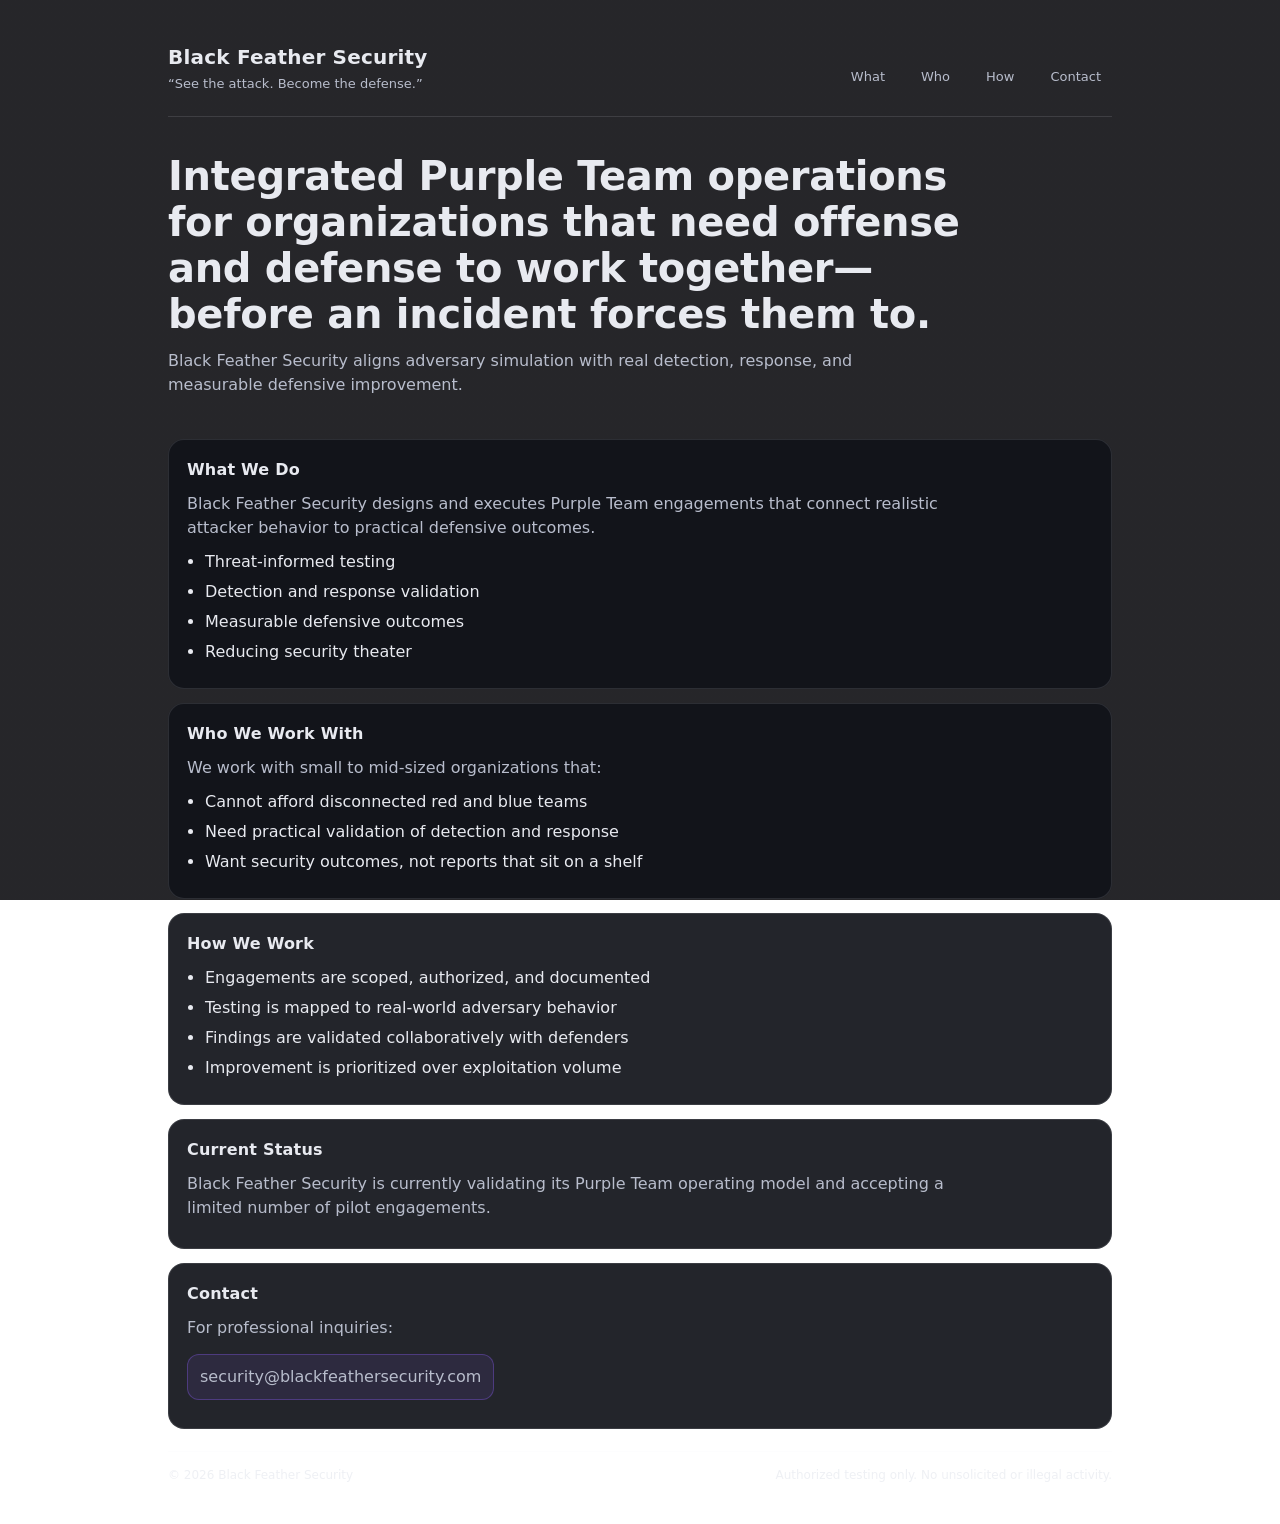
==== index.html @ f62e05b6 "Update index.html" ====
<!doctype html>
<html lang="en">
<head>
  <meta charset="utf-8" />
  <meta name="viewport" content="width=device-width, initial-scale=1" />
  <meta name="description" content="Black Feather Security — Integrated Purple Team Operations." />
  <title>Black Feather Security</title>
  <link rel="stylesheet" href="assets/styles.css" />
</head>

<body>
  <div class="wrap">
    <header class="header">
      <div class="brand">
        <div class="name">Black Feather Security</div>
        <div class="tag">“See the attack. Become the defense.”</div>
      </div>
      <nav class="nav" aria-label="Primary">
        <a href="#what">What</a>
        <a href="#who">Who</a>
        <a href="#how">How</a>
        <a href="#contact">Contact</a>
      </nav>
    </header>

    <main>
      <section class="hero" aria-label="Primary statement">
        <h1>Integrated Purple Team operations for organizations that need offense and defense to work together—before an incident forces them to.</h1>
        <p class="sub">
          Black Feather Security aligns adversary simulation with real detection, response, and measurable defensive improvement.
        </p>
      </section>

      <section id="what" class="card">
        <h2>What We Do</h2>
        <p>
          Black Feather Security designs and executes Purple Team engagements that connect realistic attacker behavior to practical defensive outcomes.
        </p>
        <ul>
          <li>Threat-informed testing</li>
          <li>Detection and response validation</li>
          <li>Measurable defensive outcomes</li>
          <li>Reducing security theater</li>
        </ul>
      </section>

      <section id="who" class="card">
        <h2>Who We Work With</h2>
        <p>
          We work with small to mid-sized organizations that:
        </p>
        <ul>
          <li>Cannot afford disconnected red and blue teams</li>
          <li>Need practical validation of detection and response</li>
          <li>Want security outcomes, not reports that sit on a shelf</li>
        </ul>
      </section>

      <section id="how" class="card">
        <h2>How We Work</h2>
        <ul>
          <li>Engagements are scoped, authorized, and documented</li>
          <li>Testing is mapped to real-world adversary behavior</li>
          <li>Findings are validated collaboratively with defenders</li>
          <li>Improvement is prioritized over exploitation volume</li>
        </ul>
      </section>

      <section class="card">
        <h2>Current Status</h2>
        <p>
          Black Feather Security is currently validating its Purple Team operating model and accepting a limited number of pilot engagements.
        </p>
      </section>

      <section id="contact" class="card contact">
        <h2>Contact</h2>
        <p>For professional inquiries:</p>
        <p class="email">
          <a href="mailto:security@blackfeathersecurity.com">security@blackfeathersecurity.com</a>
        </p>
      </section>
    </main>

    <footer class="footer">
      <div>© <span id="year"></span> Black Feather Security</div>
      <div class="legal">Authorized testing only. No unsolicited or illegal activity.</div>
    </footer>
  </div>

  <script>
    document.getElementById("year").textContent = new Date().getFullYear();
  </script>
</body>
</html>
---- assets/styles.css ----
:root{
  --bg: #0b0c10;
  --panel: #11131a;
  --text: #e8eaf0;
  --muted: #b8bdcc;
  --line: rgba(232,234,240,0.12);
  --accent: #8b5cf6; /* purple accent */
  --max: 980px;
  --radius: 16px;
}

*{ box-sizing:border-box; }
html,body{ height:100%; }
body {
  margin: 0;
  font-family: ui-sans-serif, system-ui, -apple-system, Segoe UI, Roboto, Helvetica, Arial;
  color: var(--text);

  background:
    /* dark overlay for readability */
    linear-gradient(
      rgba(8, 8, 12, 0.88),
      rgba(8, 8, 12, 0.88)
    ),
    /* raven background image */
    url("assets/images/raven-bg.png");

  background-size: cover;
  background-position: center top;
  background-repeat: no-repeat;
  background-attachment: fixed;

  line-height: 1.5;
}


a{ color: inherit; text-decoration: none; }
a:hover{ text-decoration: underline; text-decoration-color: rgba(139,92,246,0.7); }

.wrap{
  max-width: var(--max);
  margin: 0 auto;
  padding: 28px 18px 40px;
}

.header{
  display:flex;
  align-items:flex-end;
  justify-content:space-between;
  gap: 16px;
  padding: 14px 0 22px;
  border-bottom: 1px solid var(--line);
}

.name{
  font-weight: 700;
  letter-spacing: 0.2px;
  font-size: 20px;
}
.tag{
  color: var(--muted);
  font-size: 13px;
  margin-top: 2px;
}

.nav{
  display:flex;
  gap: 14px;
  flex-wrap: wrap;
}
.nav a{
  font-size: 13px;
  color: var(--muted);
  padding: 6px 10px;
  border: 1px solid transparent;
  border-radius: 999px;
}
.nav a:hover{
  color: var(--text);
  border-color: rgba(139,92,246,0.35);
  background: rgba(139,92,246,0.08);
  text-decoration: none;
}

.hero {
  padding: 36px 0 28px;
  max-width: 80ch;
}

.hero h1{
  font-size: clamp(26px, 4vw, 40px);
  line-height: 1.15;
  margin: 0 0 12px;
  letter-spacing: -0.3px;
}
.sub{
  margin: 0;
  color: var(--muted);
  max-width: 70ch;
}

.card {
  background: rgba(17, 19, 26, 0.92);
  border: 1px solid var(--line);
  border-radius: var(--radius);
  padding: 18px;
  margin: 14px 0;
  backdrop-filter: blur(6px);
}

.card h2{
  margin: 0 0 10px;
  font-size: 16px;
  letter-spacing: 0.2px;
}
.card p{
  margin: 0 0 10px;
  color: var(--muted);
  max-width: 80ch;
}
.card ul{
  margin: 10px 0 0 18px;
  padding: 0;
}
.card li{
  margin: 6px 0;
  color: var(--text);
}

.contact .email a{
  display:inline-block;
  margin-top: 4px;
  padding: 10px 12px;
  border-radius: 12px;
  border: 1px solid rgba(139,92,246,0.35);
  background: rgba(139,92,246,0.10);
  text-decoration: none;
}
.contact .email a:hover{
  background: rgba(139,92,246,0.16);
  border-color: rgba(139,92,246,0.55);
}
.note{
  margin-top: 10px;
  font-size: 12px;
  color: rgba(232,234,240,0.65);
}

.footer{
  margin-top: 22px;
  padding-top: 14px;
  border-top: 1px solid var(--line);
  display:flex;
  justify-content:space-between;
  gap: 14px;
  flex-wrap: wrap;
  color: rgba(232,234,240,0.72);
  font-size: 12px;
}
.legal{
  max-width: 70ch;
}

@media (max-width: 640px){
  .header{ align-items:flex-start; flex-direction: column; }
}
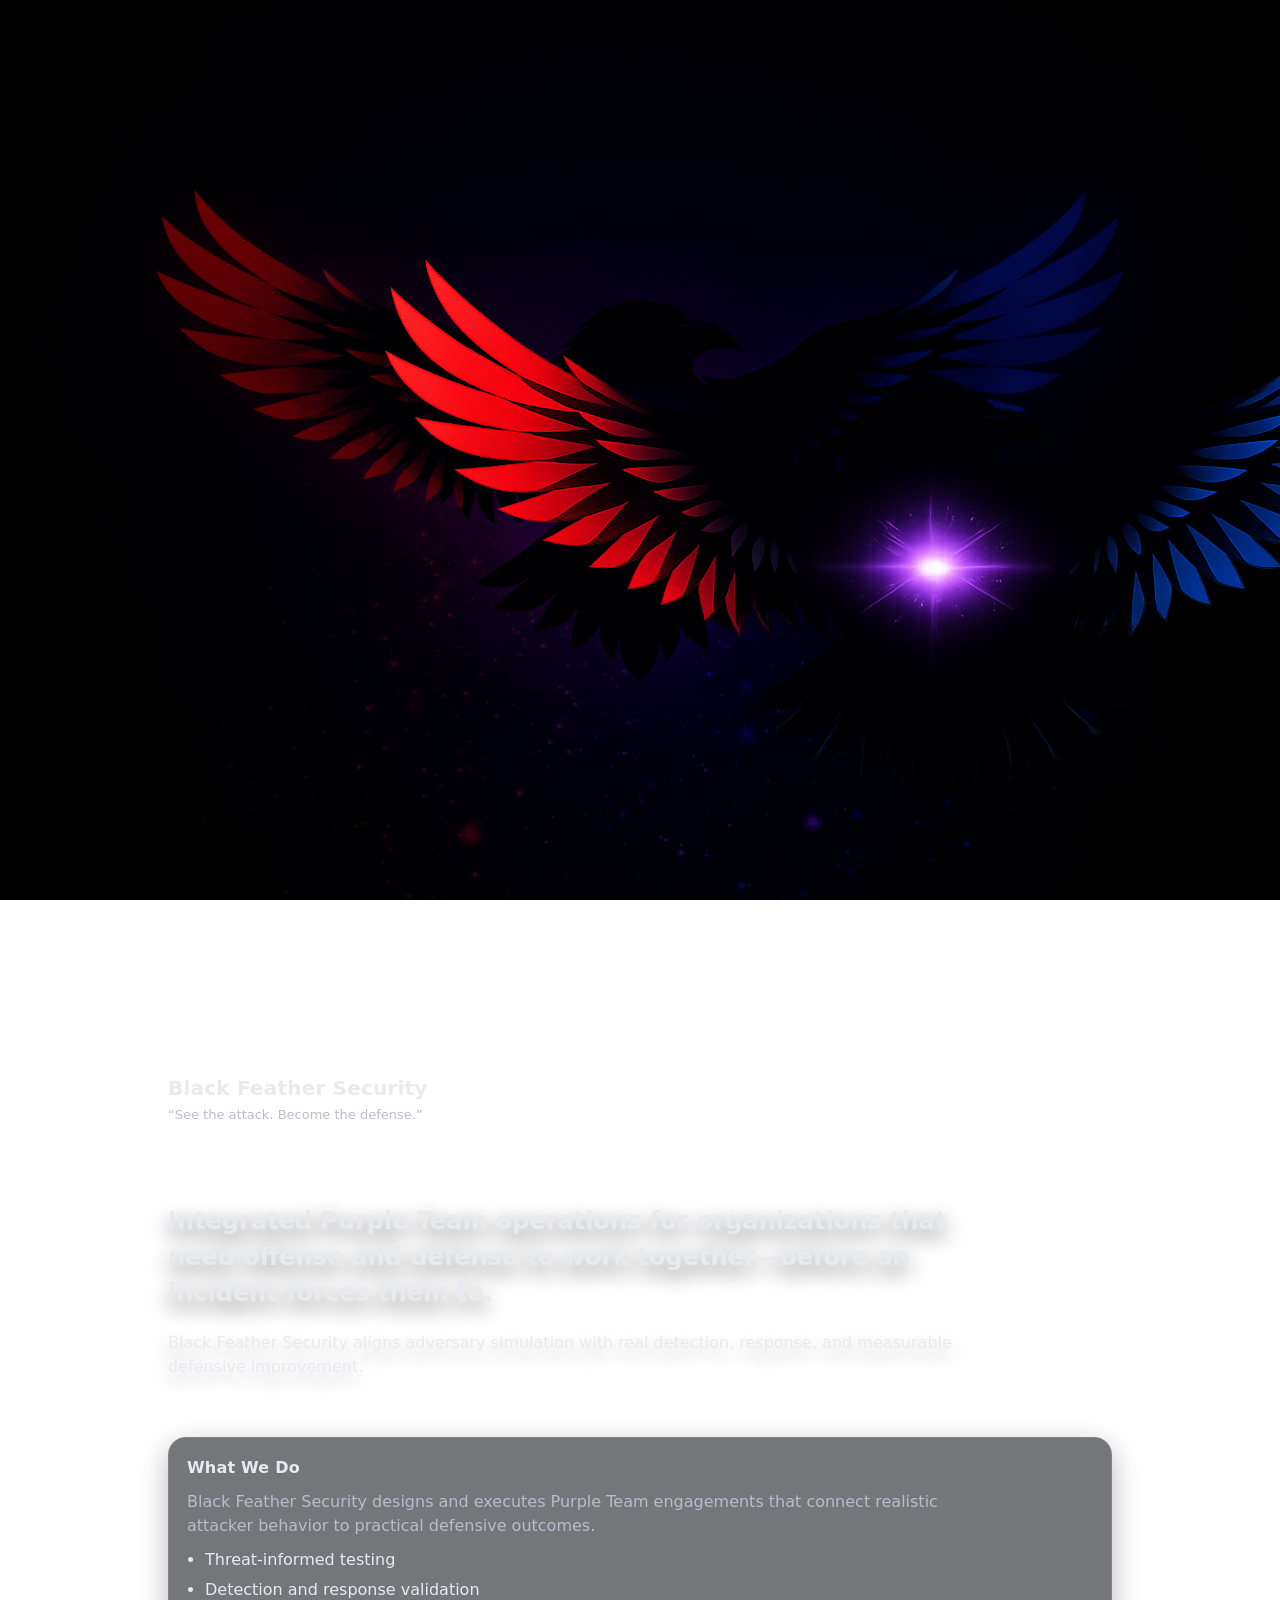
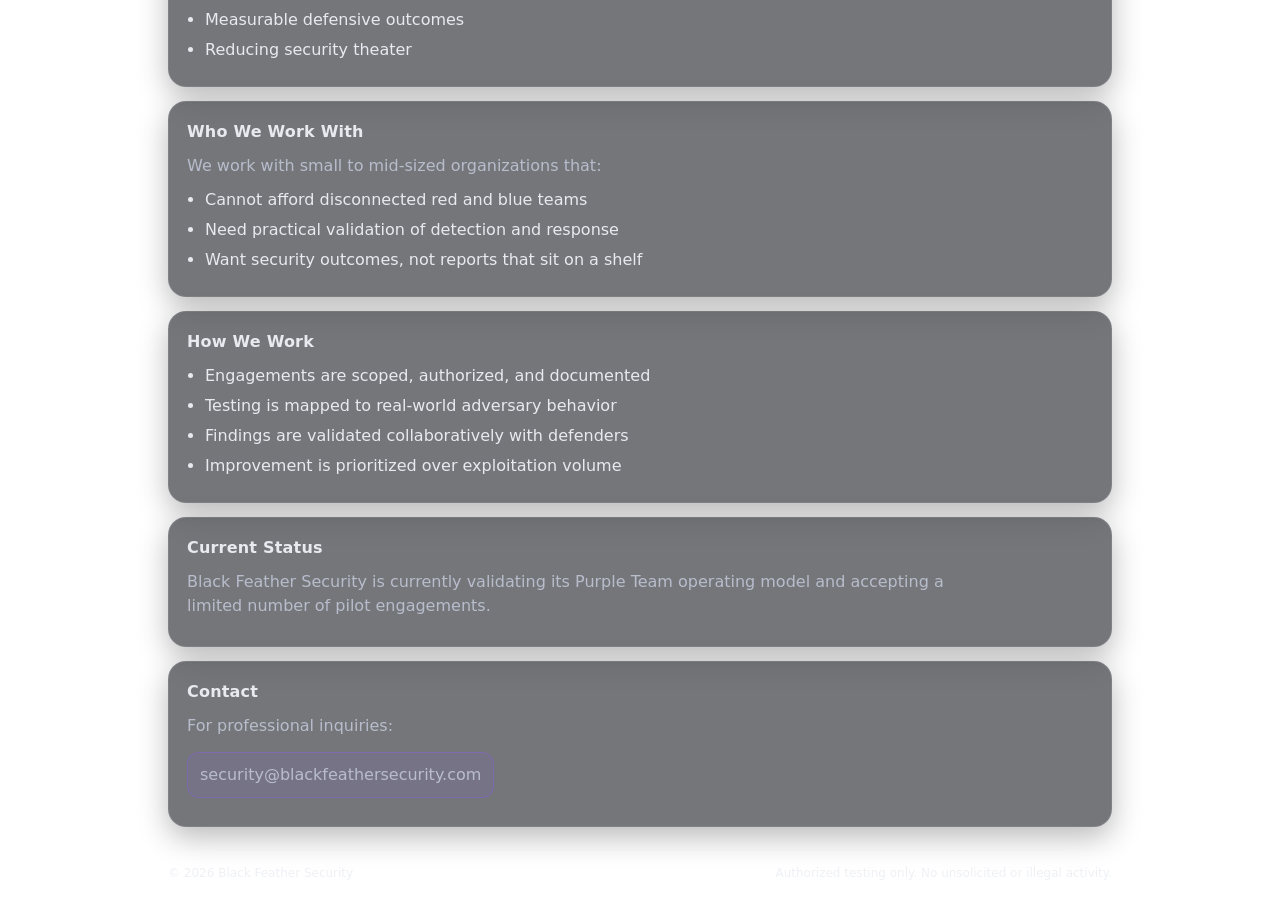
==== commit c22db73e: "Update index.html" ====
--- a/index.html
+++ b/index.html
@@ -12,9 +12,14 @@
   <div class="wrap">
     <header class="header">
       <div class="brand">
-        <div class="name">Black Feather Security</div>
-        <div class="tag">“See the attack. Become the defense.”</div>
-      </div>
+  <img
+    src="assets/images/raven-logo.png"
+    alt="Black Feather Security raven logo"
+    class="logo"
+  />
+  <div class="name">Black Feather Security</div>
+  <div class="tag">“See the attack. Become the defense.”</div>
+</div>
       <nav class="nav" aria-label="Primary">
         <a href="#what">What</a>
         <a href="#who">Who</a>
--- a/assets/styles.css
+++ b/assets/styles.css
@@ -11,19 +11,19 @@
 
 *{ box-sizing:border-box; }
 html,body{ height:100%; }
+
 body {
   margin: 0;
   font-family: ui-sans-serif, system-ui, -apple-system, Segoe UI, Roboto, Helvetica, Arial;
   color: var(--text);
 
   background:
-    /* dark overlay for readability */
+    /* softer overlay so the image shows through more */
     linear-gradient(
-      rgba(8, 8, 12, 0.88),
-      rgba(8, 8, 12, 0.88)
+      rgba(8, 8, 12, 0.62),
+      rgba(8, 8, 12, 0.62)
     ),
-    /* raven background image */
-    url("assets/images/raven-bg.png");
+    url("images/raven-bg.png");
 
   background-size: cover;
   background-position: center top;
@@ -31,6 +31,17 @@
   background-attachment: fixed;
 
   line-height: 1.5;
+}
+
+body::before{
+  content:"";
+  position: fixed;
+  inset: 0;
+  pointer-events: none;
+  z-index: -1;
+
+  /* boosts background presence */
+  backdrop-filter: saturate(1.25) contrast(1.08) brightness(1.05);
 }
 
 
@@ -82,31 +93,31 @@
   text-decoration: none;
 }
 
-.hero {
+.hero{
   padding: 36px 0 28px;
-  max-width: 80ch;
+  max-width: 78ch;
 }
 
 .hero h1{
-  font-size: clamp(26px, 4vw, 40px);
-  line-height: 1.15;
-  margin: 0 0 12px;
-  letter-spacing: -0.3px;
-}
-.sub{
-  margin: 0;
-  color: var(--muted);
-  max-width: 70ch;
+  text-shadow: 0 8px 22px rgba(0,0,0,0.55);
 }
 
-.card {
-  background: rgba(17, 19, 26, 0.92);
-  border: 1px solid var(--line);
-  border-radius: var(--radius);
+.sub{
+  text-shadow: 0 8px 22px rgba(0,0,0,0.45);
+}
+
+
+.card{
+  background: rgba(17, 19, 26, 0.58);   /* lighter */
+  border: 1px solid rgba(232,234,240,0.10);
+  border-radius: 18px;
   padding: 18px;
   margin: 14px 0;
-  backdrop-filter: blur(6px);
+
+  backdrop-filter: blur(10px) saturate(1.10);
+  box-shadow: 0 10px 30px rgba(0,0,0,0.28); /* softer than a heavy block */
 }
+
 
 .card h2{
   margin: 0 0 10px;
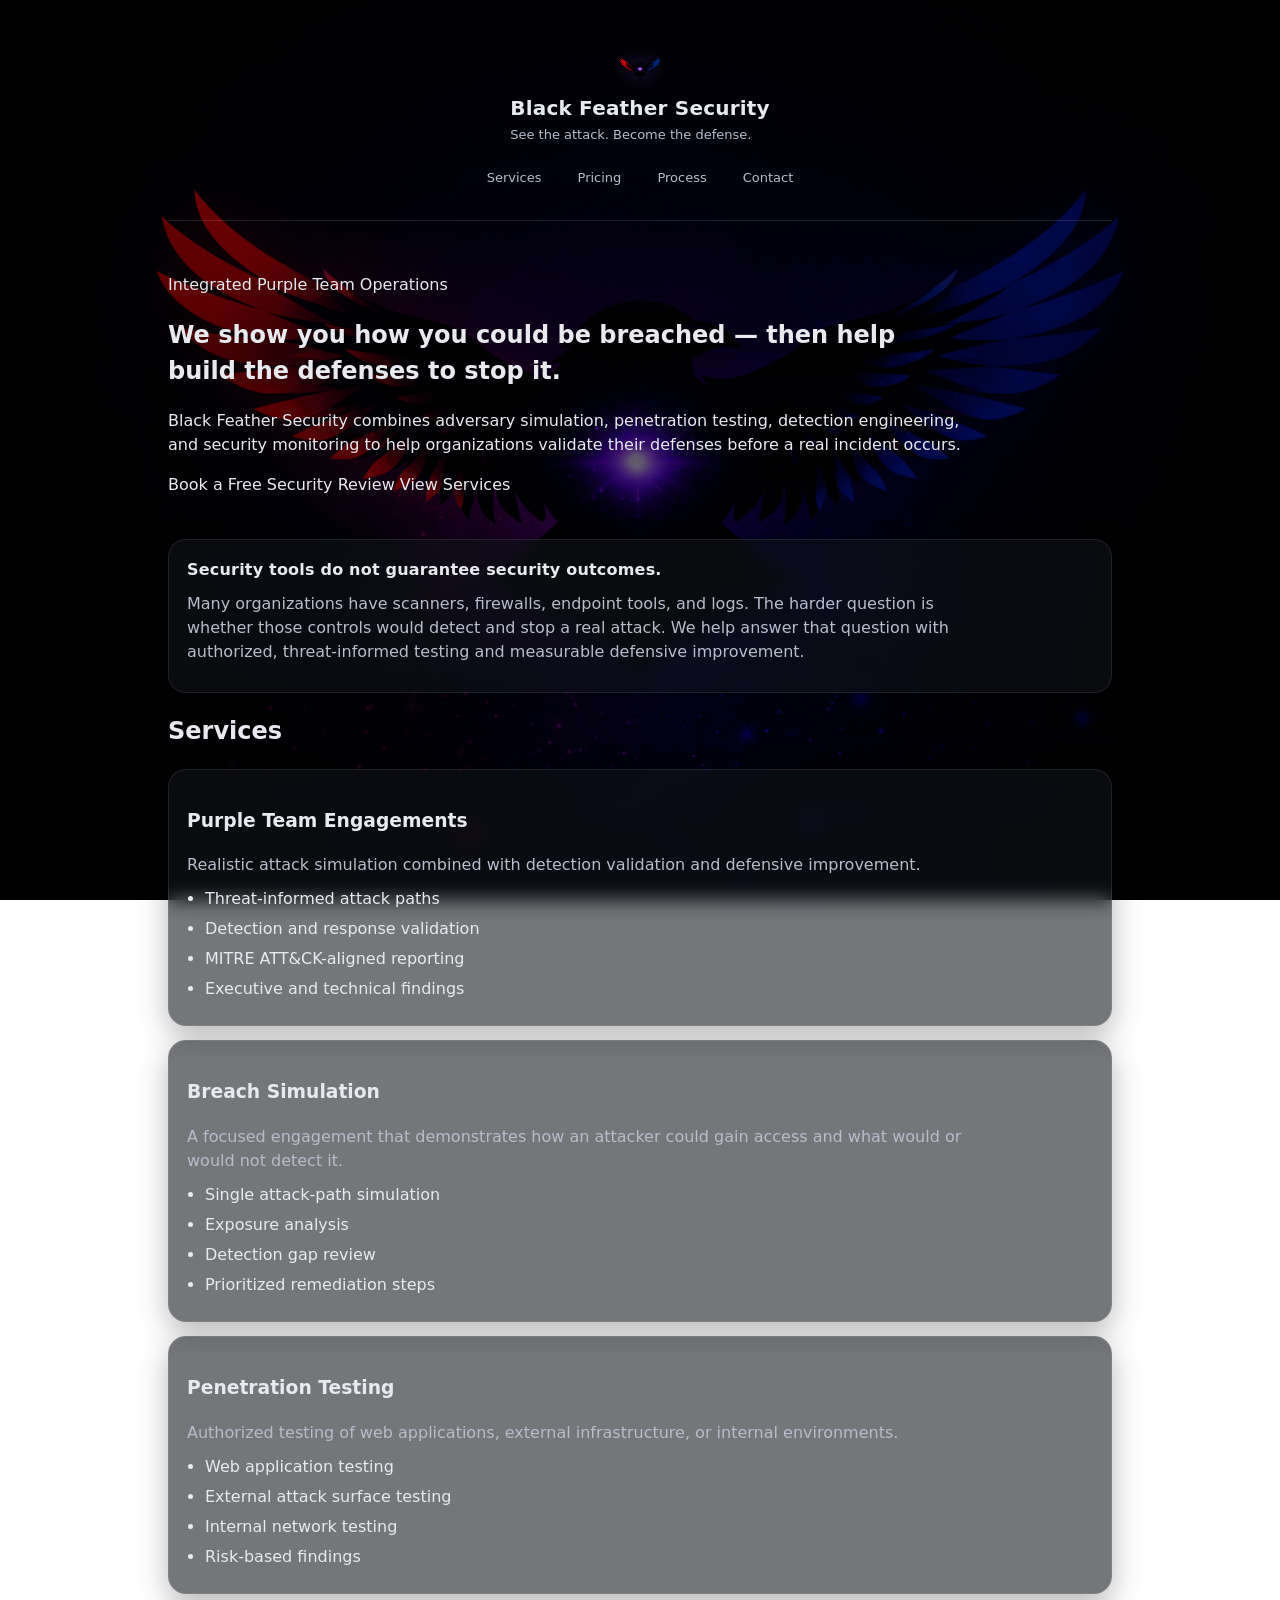
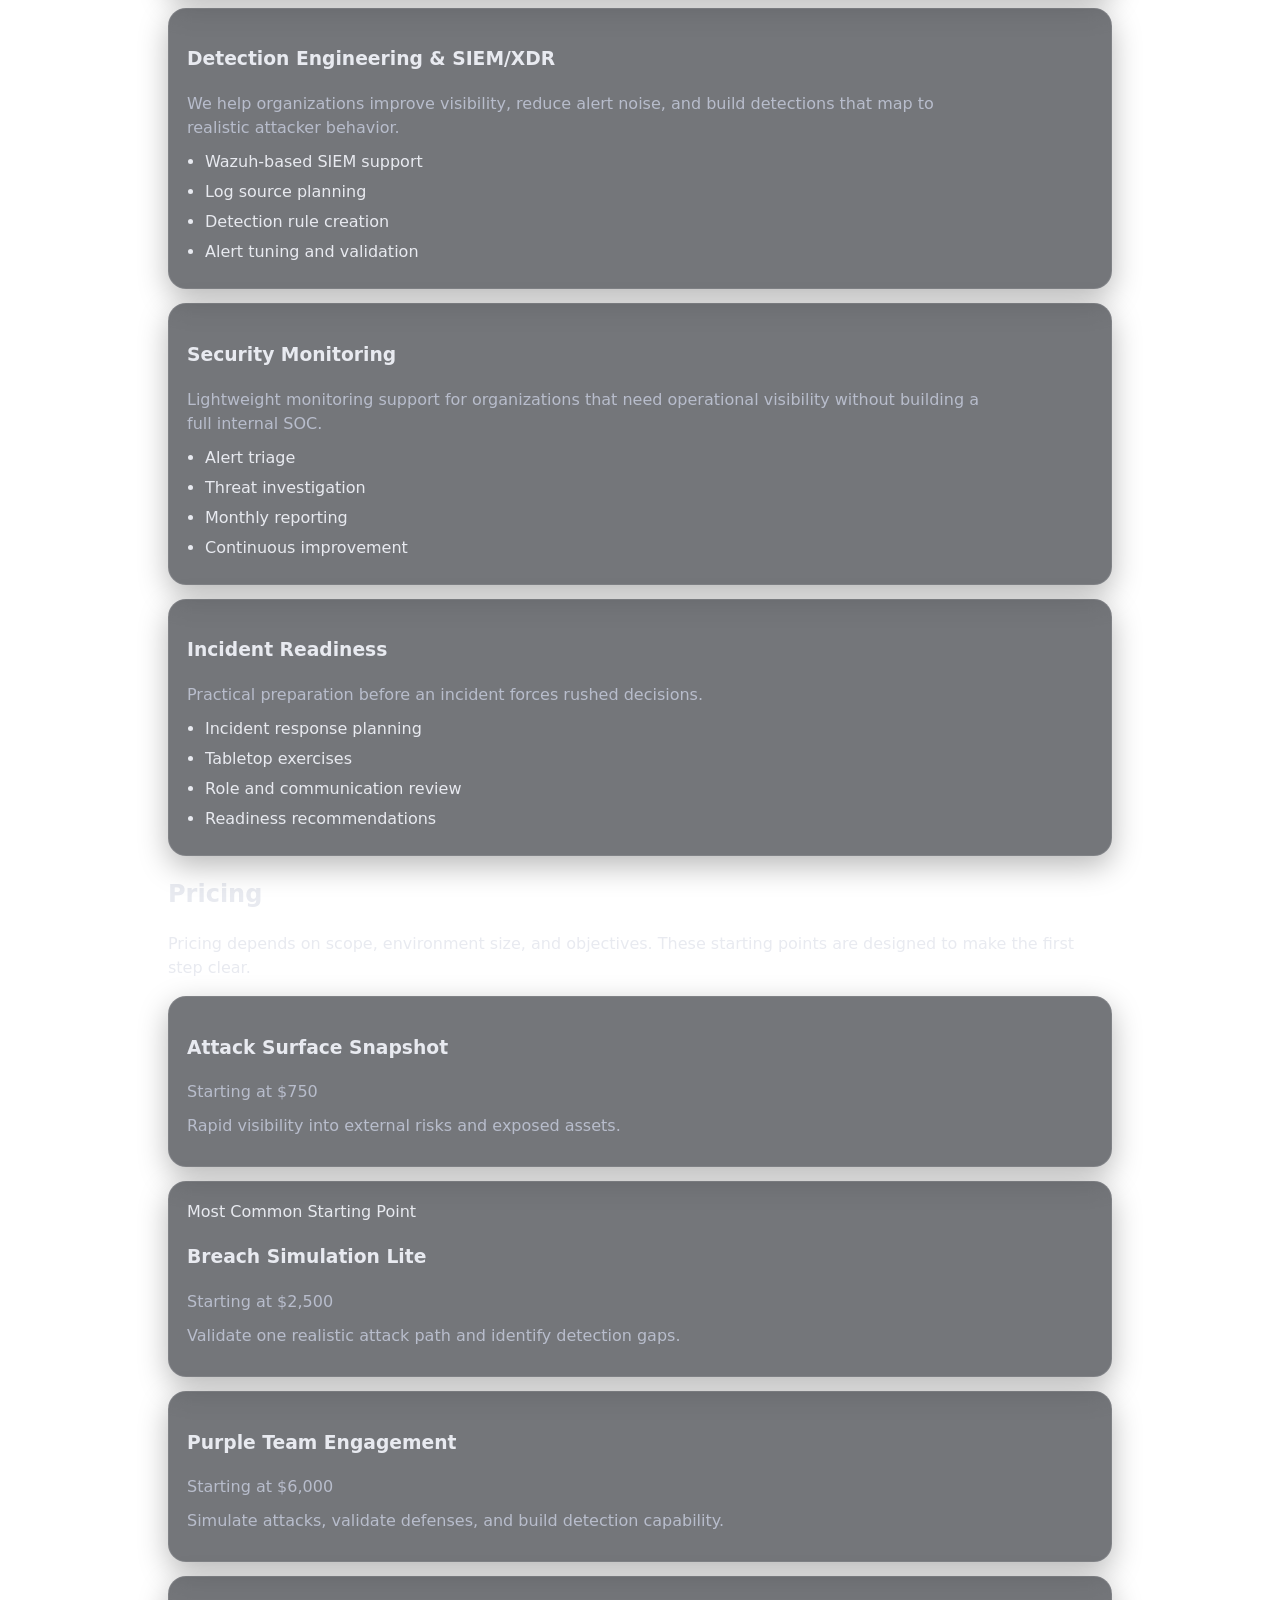
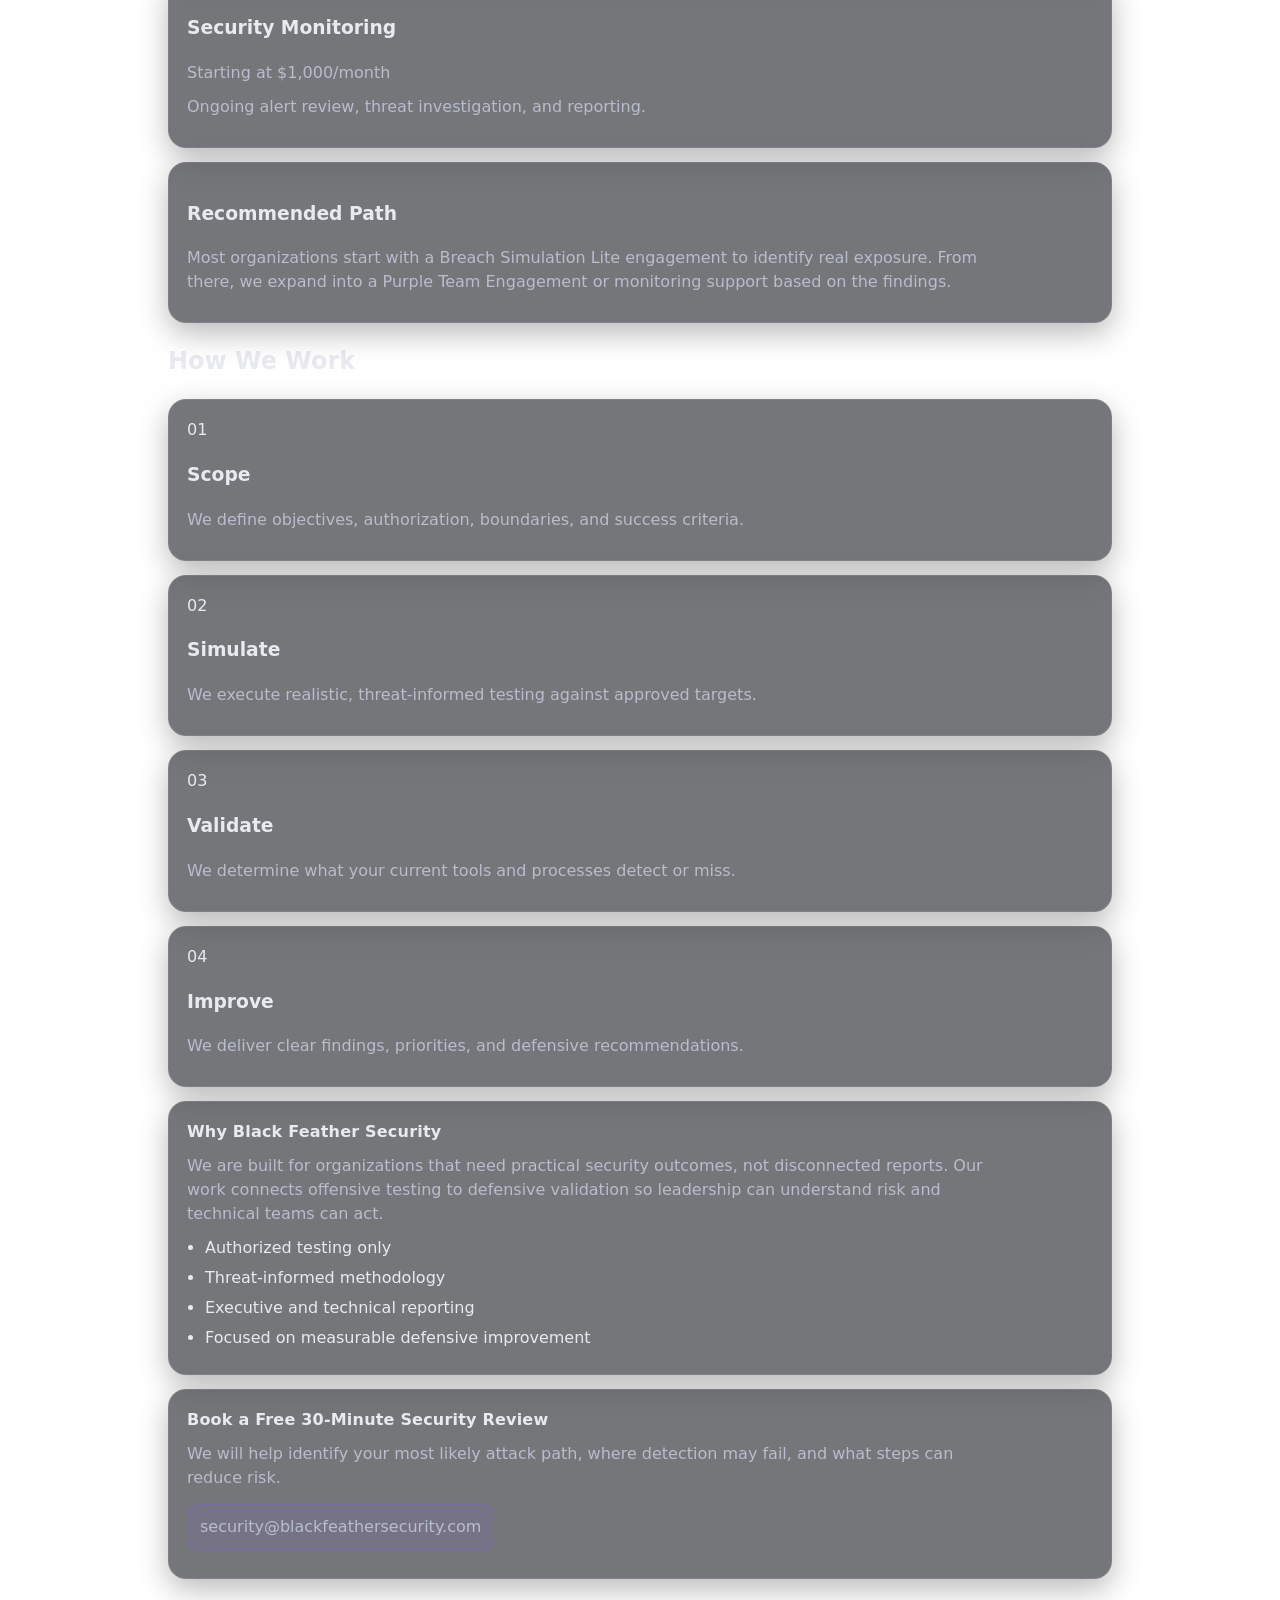
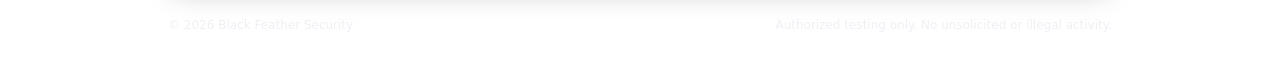
==== commit 8c48707a: "Update index.html" ====
--- a/index.html
+++ b/index.html
@@ -3,8 +3,11 @@
 <head>
   <meta charset="utf-8" />
   <meta name="viewport" content="width=device-width, initial-scale=1" />
-  <meta name="description" content="Black Feather Security — Integrated Purple Team Operations." />
-  <title>Black Feather Security</title>
+  <meta
+    name="description"
+    content="Black Feather Security provides integrated purple team operations, breach simulation, penetration testing, detection engineering, and security monitoring for small to mid-sized organizations."
+  />
+  <title>Black Feather Security | Purple Team Operations</title>
   <link rel="stylesheet" href="assets/styles.css" />
 </head>
 
@@ -12,77 +15,249 @@
   <div class="wrap">
     <header class="header">
       <div class="brand">
-  <img
-    src="assets/images/raven-logo.png"
-    alt="Black Feather Security raven logo"
-    class="logo"
-  />
-  <div class="name">Black Feather Security</div>
-  <div class="tag">“See the attack. Become the defense.”</div>
-</div>
-      <nav class="nav" aria-label="Primary">
-        <a href="#what">What</a>
-        <a href="#who">Who</a>
-        <a href="#how">How</a>
+        <img
+          src="assets/images/raven-logo.png"
+          alt="Black Feather Security raven logo"
+          class="logo"
+        />
+        <div class="brand-text">
+          <div class="name">Black Feather Security</div>
+          <div class="tag">See the attack. Become the defense.</div>
+        </div>
+      </div>
+
+      <nav class="nav" aria-label="Primary navigation">
+        <a href="#services">Services</a>
+        <a href="#pricing">Pricing</a>
+        <a href="#process">Process</a>
         <a href="#contact">Contact</a>
       </nav>
     </header>
 
     <main>
       <section class="hero" aria-label="Primary statement">
-        <h1>Integrated Purple Team operations for organizations that need offense and defense to work together—before an incident forces them to.</h1>
+        <p class="eyebrow">Integrated Purple Team Operations</p>
+
+        <h1>
+          We show you how you could be breached — then help build the defenses to stop it.
+        </h1>
+
         <p class="sub">
-          Black Feather Security aligns adversary simulation with real detection, response, and measurable defensive improvement.
-        </p>
-      </section>
-
-      <section id="what" class="card">
-        <h2>What We Do</h2>
+          Black Feather Security combines adversary simulation, penetration testing,
+          detection engineering, and security monitoring to help organizations validate
+          their defenses before a real incident occurs.
+        </p>
+
+        <div class="hero-actions">
+          <a class="button primary" href="mailto:security@blackfeathersecurity.com?subject=Free%2030-Minute%20Security%20Review">
+            Book a Free Security Review
+          </a>
+          <a class="button secondary" href="#services">
+            View Services
+          </a>
+        </div>
+      </section>
+
+      <section class="card statement">
+        <h2>Security tools do not guarantee security outcomes.</h2>
         <p>
-          Black Feather Security designs and executes Purple Team engagements that connect realistic attacker behavior to practical defensive outcomes.
-        </p>
+          Many organizations have scanners, firewalls, endpoint tools, and logs.
+          The harder question is whether those controls would detect and stop a real
+          attack. We help answer that question with authorized, threat-informed testing
+          and measurable defensive improvement.
+        </p>
+      </section>
+
+      <section id="services" class="section">
+        <h2>Services</h2>
+
+        <div class="grid">
+          <article class="card">
+            <h3>Purple Team Engagements</h3>
+            <p>
+              Realistic attack simulation combined with detection validation and
+              defensive improvement.
+            </p>
+            <ul>
+              <li>Threat-informed attack paths</li>
+              <li>Detection and response validation</li>
+              <li>MITRE ATT&amp;CK-aligned reporting</li>
+              <li>Executive and technical findings</li>
+            </ul>
+          </article>
+
+          <article class="card">
+            <h3>Breach Simulation</h3>
+            <p>
+              A focused engagement that demonstrates how an attacker could gain access
+              and what would or would not detect it.
+            </p>
+            <ul>
+              <li>Single attack-path simulation</li>
+              <li>Exposure analysis</li>
+              <li>Detection gap review</li>
+              <li>Prioritized remediation steps</li>
+            </ul>
+          </article>
+
+          <article class="card">
+            <h3>Penetration Testing</h3>
+            <p>
+              Authorized testing of web applications, external infrastructure, or
+              internal environments.
+            </p>
+            <ul>
+              <li>Web application testing</li>
+              <li>External attack surface testing</li>
+              <li>Internal network testing</li>
+              <li>Risk-based findings</li>
+            </ul>
+          </article>
+
+          <article class="card">
+            <h3>Detection Engineering &amp; SIEM/XDR</h3>
+            <p>
+              We help organizations improve visibility, reduce alert noise, and build
+              detections that map to realistic attacker behavior.
+            </p>
+            <ul>
+              <li>Wazuh-based SIEM support</li>
+              <li>Log source planning</li>
+              <li>Detection rule creation</li>
+              <li>Alert tuning and validation</li>
+            </ul>
+          </article>
+
+          <article class="card">
+            <h3>Security Monitoring</h3>
+            <p>
+              Lightweight monitoring support for organizations that need operational
+              visibility without building a full internal SOC.
+            </p>
+            <ul>
+              <li>Alert triage</li>
+              <li>Threat investigation</li>
+              <li>Monthly reporting</li>
+              <li>Continuous improvement</li>
+            </ul>
+          </article>
+
+          <article class="card">
+            <h3>Incident Readiness</h3>
+            <p>
+              Practical preparation before an incident forces rushed decisions.
+            </p>
+            <ul>
+              <li>Incident response planning</li>
+              <li>Tabletop exercises</li>
+              <li>Role and communication review</li>
+              <li>Readiness recommendations</li>
+            </ul>
+          </article>
+        </div>
+      </section>
+
+      <section id="pricing" class="section">
+        <h2>Pricing</h2>
+        <p class="section-intro">
+          Pricing depends on scope, environment size, and objectives. These starting
+          points are designed to make the first step clear.
+        </p>
+
+        <div class="pricing-grid">
+          <article class="card price-card">
+            <h3>Attack Surface Snapshot</h3>
+            <p class="price">Starting at $750</p>
+            <p>Rapid visibility into external risks and exposed assets.</p>
+          </article>
+
+          <article class="card price-card featured">
+            <div class="badge">Most Common Starting Point</div>
+            <h3>Breach Simulation Lite</h3>
+            <p class="price">Starting at $2,500</p>
+            <p>Validate one realistic attack path and identify detection gaps.</p>
+          </article>
+
+          <article class="card price-card">
+            <h3>Purple Team Engagement</h3>
+            <p class="price">Starting at $6,000</p>
+            <p>Simulate attacks, validate defenses, and build detection capability.</p>
+          </article>
+
+          <article class="card price-card">
+            <h3>Security Monitoring</h3>
+            <p class="price">Starting at $1,000/month</p>
+            <p>Ongoing alert review, threat investigation, and reporting.</p>
+          </article>
+        </div>
+
+        <div class="card recommended">
+          <h3>Recommended Path</h3>
+          <p>
+            Most organizations start with a Breach Simulation Lite engagement to
+            identify real exposure. From there, we expand into a Purple Team
+            Engagement or monitoring support based on the findings.
+          </p>
+        </div>
+      </section>
+
+      <section id="process" class="section">
+        <h2>How We Work</h2>
+
+        <div class="steps">
+          <article class="card step">
+            <span>01</span>
+            <h3>Scope</h3>
+            <p>We define objectives, authorization, boundaries, and success criteria.</p>
+          </article>
+
+          <article class="card step">
+            <span>02</span>
+            <h3>Simulate</h3>
+            <p>We execute realistic, threat-informed testing against approved targets.</p>
+          </article>
+
+          <article class="card step">
+            <span>03</span>
+            <h3>Validate</h3>
+            <p>We determine what your current tools and processes detect or miss.</p>
+          </article>
+
+          <article class="card step">
+            <span>04</span>
+            <h3>Improve</h3>
+            <p>We deliver clear findings, priorities, and defensive recommendations.</p>
+          </article>
+        </div>
+      </section>
+
+      <section class="card why">
+        <h2>Why Black Feather Security</h2>
+        <p>
+          We are built for organizations that need practical security outcomes, not
+          disconnected reports. Our work connects offensive testing to defensive
+          validation so leadership can understand risk and technical teams can act.
+        </p>
+
         <ul>
-          <li>Threat-informed testing</li>
-          <li>Detection and response validation</li>
-          <li>Measurable defensive outcomes</li>
-          <li>Reducing security theater</li>
+          <li>Authorized testing only</li>
+          <li>Threat-informed methodology</li>
+          <li>Executive and technical reporting</li>
+          <li>Focused on measurable defensive improvement</li>
         </ul>
       </section>
 
-      <section id="who" class="card">
-        <h2>Who We Work With</h2>
+      <section id="contact" class="card contact">
+        <h2>Book a Free 30-Minute Security Review</h2>
         <p>
-          We work with small to mid-sized organizations that:
-        </p>
-        <ul>
-          <li>Cannot afford disconnected red and blue teams</li>
-          <li>Need practical validation of detection and response</li>
-          <li>Want security outcomes, not reports that sit on a shelf</li>
-        </ul>
-      </section>
-
-      <section id="how" class="card">
-        <h2>How We Work</h2>
-        <ul>
-          <li>Engagements are scoped, authorized, and documented</li>
-          <li>Testing is mapped to real-world adversary behavior</li>
-          <li>Findings are validated collaboratively with defenders</li>
-          <li>Improvement is prioritized over exploitation volume</li>
-        </ul>
-      </section>
-
-      <section class="card">
-        <h2>Current Status</h2>
-        <p>
-          Black Feather Security is currently validating its Purple Team operating model and accepting a limited number of pilot engagements.
-        </p>
-      </section>
-
-      <section id="contact" class="card contact">
-        <h2>Contact</h2>
-        <p>For professional inquiries:</p>
+          We will help identify your most likely attack path, where detection may fail,
+          and what steps can reduce risk.
+        </p>
+
         <p class="email">
-          <a href="mailto:security@blackfeathersecurity.com">security@blackfeathersecurity.com</a>
+          <a href="mailto:security@blackfeathersecurity.com?subject=Free%2030-Minute%20Security%20Review">
+            security@blackfeathersecurity.com
+          </a>
         </p>
       </section>
     </main>
--- a/assets/styles.css
+++ b/assets/styles.css
@@ -48,6 +48,20 @@
 a{ color: inherit; text-decoration: none; }
 a:hover{ text-decoration: underline; text-decoration-color: rgba(139,92,246,0.7); }
 
+.brand{
+  display: flex;
+  flex-direction: column;
+  align-items: center;
+  gap: 6px;                 /* was too tall before */
+}
+
+.logo{
+  width: 56px;              /* correct professional size */
+  height: auto;
+  opacity: 0.95;
+  filter: drop-shadow(0 0 10px rgba(140, 92, 246, 0.35));
+}
+
 .wrap{
   max-width: var(--max);
   margin: 0 auto;
@@ -55,13 +69,14 @@
 }
 
 .header{
-  display:flex;
-  align-items:flex-end;
-  justify-content:space-between;
+  display: flex;
+  flex-direction: column;
+  align-items: center;
   gap: 16px;
-  padding: 14px 0 22px;
+  padding: 22px 0 26px;
   border-bottom: 1px solid var(--line);
 }
+
 
 .name{
   font-weight: 700;
@@ -75,10 +90,12 @@
 }
 
 .nav{
-  display:flex;
+  display: flex;
   gap: 14px;
   flex-wrap: wrap;
-}
+  justify-content: center;
+}
+
 .nav a{
   font-size: 13px;
   color: var(--muted);
@@ -175,3 +192,15 @@
 @media (max-width: 640px){
   .header{ align-items:flex-start; flex-direction: column; }
 }
+
+@media (max-width: 600px){
+  .logo{
+    width: 44px;
+  }
+}
+
+@media (max-width: 800px){
+  body { background-attachment: scroll; }
+}
+
+
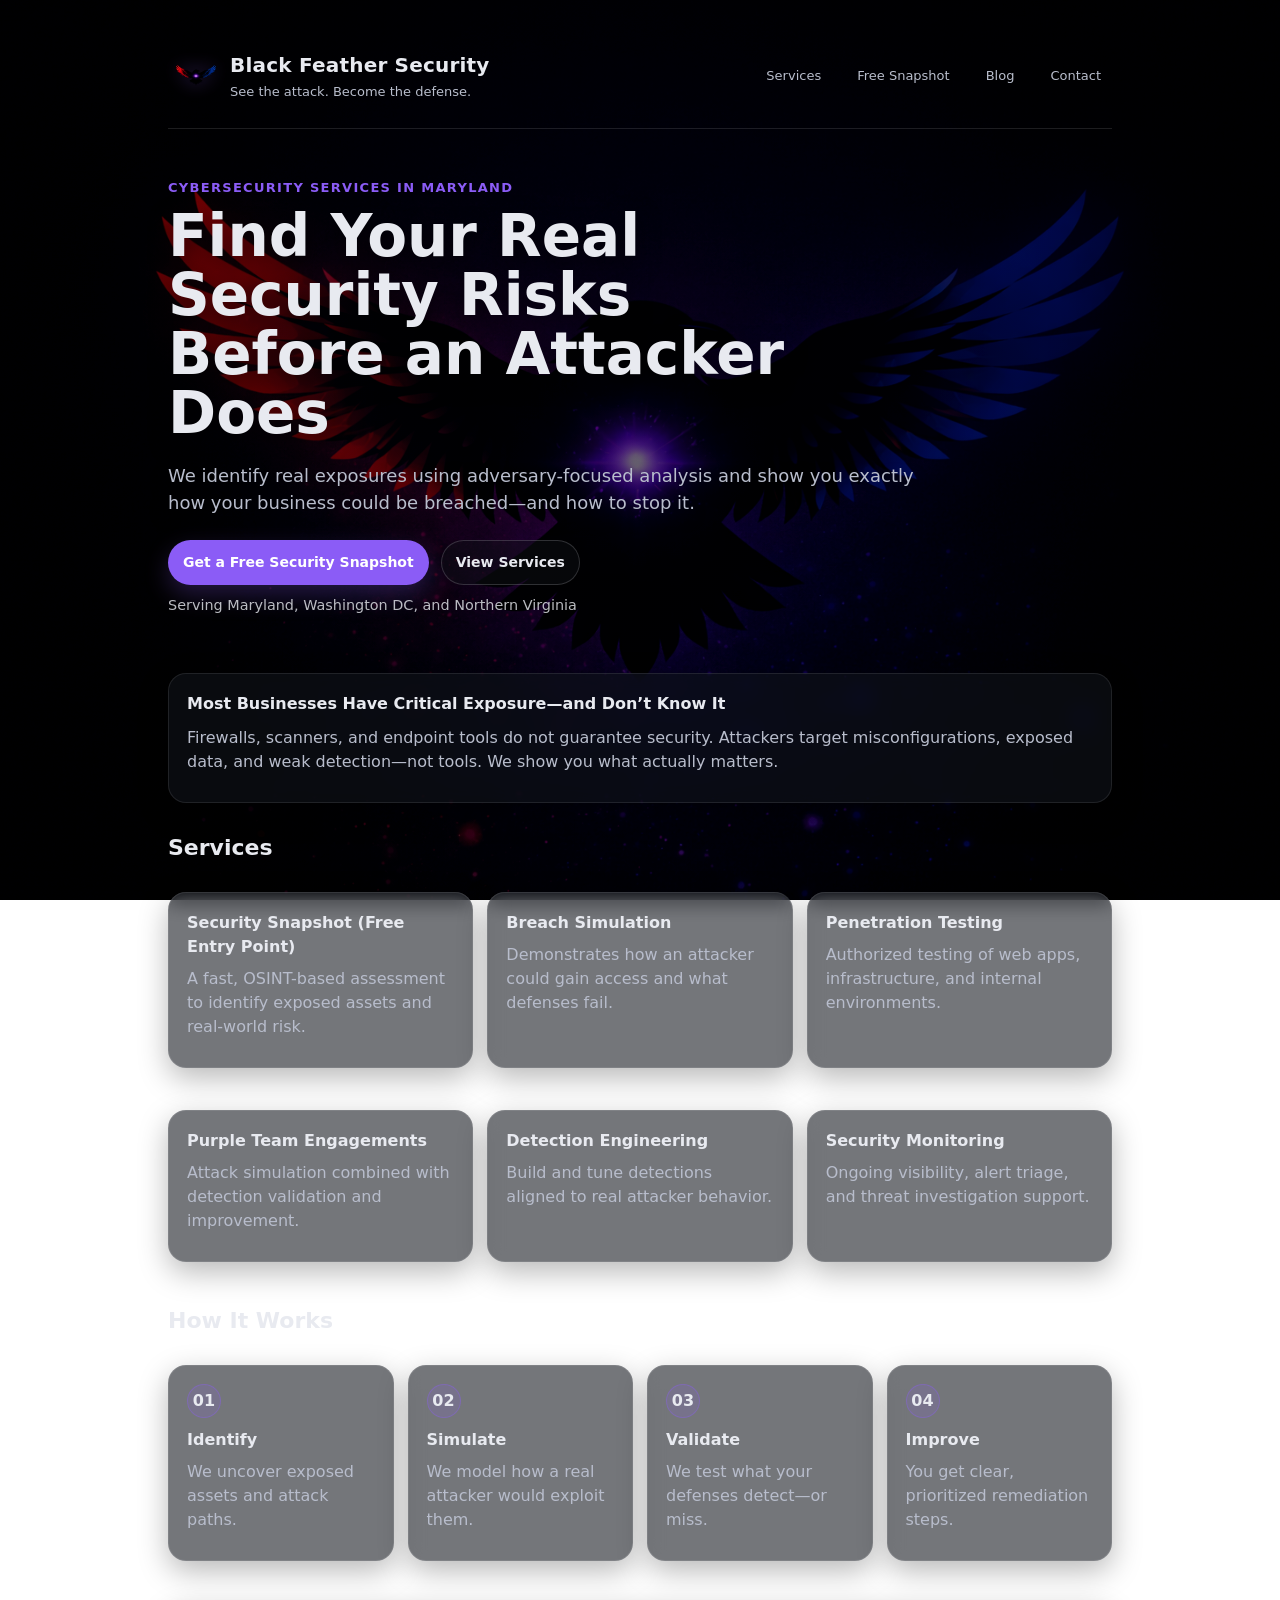
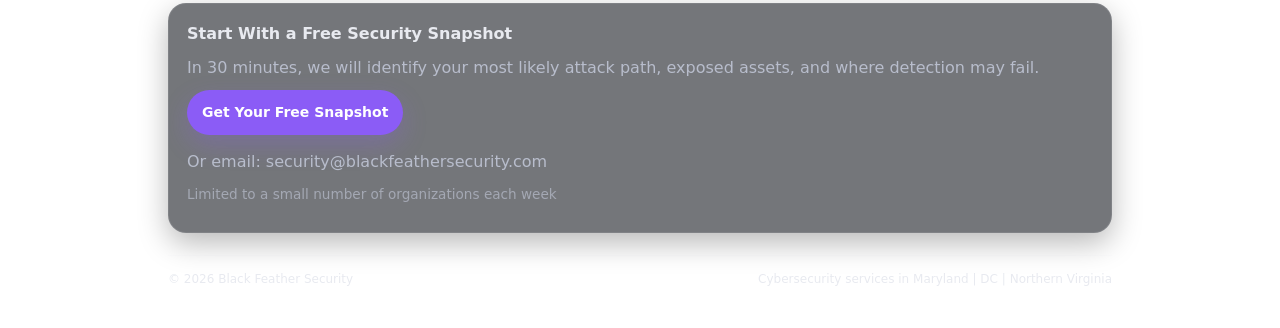
==== commit 43dfe8e5: "Update index.html" ====
--- a/index.html
+++ b/index.html
@@ -3,269 +3,196 @@
 <head>
   <meta charset="utf-8" />
   <meta name="viewport" content="width=device-width, initial-scale=1" />
+
   <meta
     name="description"
-    content="Black Feather Security provides integrated purple team operations, breach simulation, penetration testing, detection engineering, and security monitoring for small to mid-sized organizations."
+    content="Cybersecurity services in Maryland. Black Feather Security provides security assessments, penetration testing, and purple team operations for small businesses."
   />
-  <title>Black Feather Security | Purple Team Operations</title>
+
+  <title>Black Feather Security | Cybersecurity Services Maryland</title>
+
   <link rel="stylesheet" href="assets/styles.css" />
 </head>
 
 <body>
   <div class="wrap">
+
+    <!-- HEADER -->
     <header class="header">
       <div class="brand">
-        <img
-          src="assets/images/raven-logo.png"
-          alt="Black Feather Security raven logo"
-          class="logo"
-        />
+        <img src="assets/images/raven-logo.png" alt="Black Feather Security" class="logo" />
         <div class="brand-text">
           <div class="name">Black Feather Security</div>
           <div class="tag">See the attack. Become the defense.</div>
         </div>
       </div>
 
-      <nav class="nav" aria-label="Primary navigation">
+      <nav class="nav">
         <a href="#services">Services</a>
-        <a href="#pricing">Pricing</a>
-        <a href="#process">Process</a>
+        <a href="snapshot.html">Free Snapshot</a>
+        <a href="blog.html">Blog</a>
         <a href="#contact">Contact</a>
       </nav>
     </header>
 
+    <!-- HERO -->
     <main>
-      <section class="hero" aria-label="Primary statement">
-        <p class="eyebrow">Integrated Purple Team Operations</p>
+      <section class="hero">
+        <p class="eyebrow">Cybersecurity Services in Maryland</p>
 
         <h1>
-          We show you how you could be breached — then help build the defenses to stop it.
+          Find Your Real Security Risks Before an Attacker Does
         </h1>
 
         <p class="sub">
-          Black Feather Security combines adversary simulation, penetration testing,
-          detection engineering, and security monitoring to help organizations validate
-          their defenses before a real incident occurs.
+          We identify real exposures using adversary-focused analysis and show you
+          exactly how your business could be breached—and how to stop it.
         </p>
 
         <div class="hero-actions">
-          <a class="button primary" href="mailto:security@blackfeathersecurity.com?subject=Free%2030-Minute%20Security%20Review">
-            Book a Free Security Review
+          <a class="button primary" href="snapshot.html">
+            Get a Free Security Snapshot
           </a>
           <a class="button secondary" href="#services">
             View Services
           </a>
         </div>
-      </section>
-
+
+        <p style="margin-top: 10px; font-size: 0.9rem; opacity: 0.8;">
+          Serving Maryland, Washington DC, and Northern Virginia
+        </p>
+      </section>
+
+      <!-- TRUST STATEMENT -->
       <section class="card statement">
-        <h2>Security tools do not guarantee security outcomes.</h2>
+        <h2>Most Businesses Have Critical Exposure—and Don’t Know It</h2>
         <p>
-          Many organizations have scanners, firewalls, endpoint tools, and logs.
-          The harder question is whether those controls would detect and stop a real
-          attack. We help answer that question with authorized, threat-informed testing
-          and measurable defensive improvement.
-        </p>
-      </section>
-
+          Firewalls, scanners, and endpoint tools do not guarantee security.
+          Attackers target misconfigurations, exposed data, and weak detection—not tools.
+          We show you what actually matters.
+        </p>
+      </section>
+
+      <!-- SERVICES -->
       <section id="services" class="section">
         <h2>Services</h2>
 
         <div class="grid">
+
+          <article class="card">
+            <h3>Security Snapshot (Free Entry Point)</h3>
+            <p>
+              A fast, OSINT-based assessment to identify exposed assets and real-world risk.
+            </p>
+          </article>
+
+          <article class="card">
+            <h3>Breach Simulation</h3>
+            <p>
+              Demonstrates how an attacker could gain access and what defenses fail.
+            </p>
+          </article>
+
+          <article class="card">
+            <h3>Penetration Testing</h3>
+            <p>
+              Authorized testing of web apps, infrastructure, and internal environments.
+            </p>
+          </article>
+
           <article class="card">
             <h3>Purple Team Engagements</h3>
             <p>
-              Realistic attack simulation combined with detection validation and
-              defensive improvement.
-            </p>
-            <ul>
-              <li>Threat-informed attack paths</li>
-              <li>Detection and response validation</li>
-              <li>MITRE ATT&amp;CK-aligned reporting</li>
-              <li>Executive and technical findings</li>
-            </ul>
-          </article>
-
-          <article class="card">
-            <h3>Breach Simulation</h3>
-            <p>
-              A focused engagement that demonstrates how an attacker could gain access
-              and what would or would not detect it.
-            </p>
-            <ul>
-              <li>Single attack-path simulation</li>
-              <li>Exposure analysis</li>
-              <li>Detection gap review</li>
-              <li>Prioritized remediation steps</li>
-            </ul>
-          </article>
-
-          <article class="card">
-            <h3>Penetration Testing</h3>
-            <p>
-              Authorized testing of web applications, external infrastructure, or
-              internal environments.
-            </p>
-            <ul>
-              <li>Web application testing</li>
-              <li>External attack surface testing</li>
-              <li>Internal network testing</li>
-              <li>Risk-based findings</li>
-            </ul>
-          </article>
-
-          <article class="card">
-            <h3>Detection Engineering &amp; SIEM/XDR</h3>
-            <p>
-              We help organizations improve visibility, reduce alert noise, and build
-              detections that map to realistic attacker behavior.
-            </p>
-            <ul>
-              <li>Wazuh-based SIEM support</li>
-              <li>Log source planning</li>
-              <li>Detection rule creation</li>
-              <li>Alert tuning and validation</li>
-            </ul>
+              Attack simulation combined with detection validation and improvement.
+            </p>
+          </article>
+
+          <article class="card">
+            <h3>Detection Engineering</h3>
+            <p>
+              Build and tune detections aligned to real attacker behavior.
+            </p>
           </article>
 
           <article class="card">
             <h3>Security Monitoring</h3>
             <p>
-              Lightweight monitoring support for organizations that need operational
-              visibility without building a full internal SOC.
-            </p>
-            <ul>
-              <li>Alert triage</li>
-              <li>Threat investigation</li>
-              <li>Monthly reporting</li>
-              <li>Continuous improvement</li>
-            </ul>
-          </article>
-
-          <article class="card">
-            <h3>Incident Readiness</h3>
-            <p>
-              Practical preparation before an incident forces rushed decisions.
-            </p>
-            <ul>
-              <li>Incident response planning</li>
-              <li>Tabletop exercises</li>
-              <li>Role and communication review</li>
-              <li>Readiness recommendations</li>
-            </ul>
-          </article>
-        </div>
-      </section>
-
-      <section id="pricing" class="section">
-        <h2>Pricing</h2>
-        <p class="section-intro">
-          Pricing depends on scope, environment size, and objectives. These starting
-          points are designed to make the first step clear.
-        </p>
-
-        <div class="pricing-grid">
-          <article class="card price-card">
-            <h3>Attack Surface Snapshot</h3>
-            <p class="price">Starting at $750</p>
-            <p>Rapid visibility into external risks and exposed assets.</p>
-          </article>
-
-          <article class="card price-card featured">
-            <div class="badge">Most Common Starting Point</div>
-            <h3>Breach Simulation Lite</h3>
-            <p class="price">Starting at $2,500</p>
-            <p>Validate one realistic attack path and identify detection gaps.</p>
-          </article>
-
-          <article class="card price-card">
-            <h3>Purple Team Engagement</h3>
-            <p class="price">Starting at $6,000</p>
-            <p>Simulate attacks, validate defenses, and build detection capability.</p>
-          </article>
-
-          <article class="card price-card">
-            <h3>Security Monitoring</h3>
-            <p class="price">Starting at $1,000/month</p>
-            <p>Ongoing alert review, threat investigation, and reporting.</p>
-          </article>
-        </div>
-
-        <div class="card recommended">
-          <h3>Recommended Path</h3>
-          <p>
-            Most organizations start with a Breach Simulation Lite engagement to
-            identify real exposure. From there, we expand into a Purple Team
-            Engagement or monitoring support based on the findings.
-          </p>
-        </div>
-      </section>
-
-      <section id="process" class="section">
-        <h2>How We Work</h2>
+              Ongoing visibility, alert triage, and threat investigation support.
+            </p>
+          </article>
+
+        </div>
+      </section>
+
+      <!-- PROCESS -->
+      <section class="section">
+        <h2>How It Works</h2>
 
         <div class="steps">
+
           <article class="card step">
             <span>01</span>
-            <h3>Scope</h3>
-            <p>We define objectives, authorization, boundaries, and success criteria.</p>
+            <h3>Identify</h3>
+            <p>We uncover exposed assets and attack paths.</p>
           </article>
 
           <article class="card step">
             <span>02</span>
             <h3>Simulate</h3>
-            <p>We execute realistic, threat-informed testing against approved targets.</p>
+            <p>We model how a real attacker would exploit them.</p>
           </article>
 
           <article class="card step">
             <span>03</span>
             <h3>Validate</h3>
-            <p>We determine what your current tools and processes detect or miss.</p>
+            <p>We test what your defenses detect—or miss.</p>
           </article>
 
           <article class="card step">
             <span>04</span>
             <h3>Improve</h3>
-            <p>We deliver clear findings, priorities, and defensive recommendations.</p>
-          </article>
-        </div>
-      </section>
-
-      <section class="card why">
-        <h2>Why Black Feather Security</h2>
+            <p>You get clear, prioritized remediation steps.</p>
+          </article>
+
+        </div>
+      </section>
+
+      <!-- CTA BLOCK -->
+      <section class="card contact">
+        <h2>Start With a Free Security Snapshot</h2>
+
         <p>
-          We are built for organizations that need practical security outcomes, not
-          disconnected reports. Our work connects offensive testing to defensive
-          validation so leadership can understand risk and technical teams can act.
-        </p>
-
-        <ul>
-          <li>Authorized testing only</li>
-          <li>Threat-informed methodology</li>
-          <li>Executive and technical reporting</li>
-          <li>Focused on measurable defensive improvement</li>
-        </ul>
-      </section>
-
-      <section id="contact" class="card contact">
-        <h2>Book a Free 30-Minute Security Review</h2>
-        <p>
-          We will help identify your most likely attack path, where detection may fail,
-          and what steps can reduce risk.
-        </p>
-
-        <p class="email">
-          <a href="mailto:security@blackfeathersecurity.com?subject=Free%2030-Minute%20Security%20Review">
+          In 30 minutes, we will identify your most likely attack path,
+          exposed assets, and where detection may fail.
+        </p>
+
+        <a class="button primary" href="snapshot.html">
+          Get Your Free Snapshot
+        </a>
+
+        <p style="margin-top: 15px;">
+          Or email:
+          <a href="mailto:security@blackfeathersecurity.com">
             security@blackfeathersecurity.com
           </a>
         </p>
-      </section>
+
+        <p style="margin-top: 10px; font-size: 0.85rem; opacity: 0.7;">
+          Limited to a small number of organizations each week
+        </p>
+      </section>
+
     </main>
 
+    <!-- FOOTER -->
     <footer class="footer">
       <div>© <span id="year"></span> Black Feather Security</div>
-      <div class="legal">Authorized testing only. No unsolicited or illegal activity.</div>
+
+      <div class="legal">
+        Cybersecurity services in Maryland | DC | Northern Virginia
+      </div>
     </footer>
+
   </div>
 
   <script>
--- a/assets/styles.css
+++ b/assets/styles.css
@@ -4,7 +4,7 @@
   --text: #e8eaf0;
   --muted: #b8bdcc;
   --line: rgba(232,234,240,0.12);
-  --accent: #8b5cf6; /* purple accent */
+  --accent: #8b5cf6;
   --max: 980px;
   --radius: 16px;
 }
@@ -18,7 +18,6 @@
   color: var(--text);
 
   background:
-    /* softer overlay so the image shows through more */
     linear-gradient(
       rgba(8, 8, 12, 0.62),
       rgba(8, 8, 12, 0.62)
@@ -39,34 +38,19 @@
   inset: 0;
   pointer-events: none;
   z-index: -1;
-
-  /* boosts background presence */
   backdrop-filter: saturate(1.25) contrast(1.08) brightness(1.05);
 }
-
 
 a{ color: inherit; text-decoration: none; }
 a:hover{ text-decoration: underline; text-decoration-color: rgba(139,92,246,0.7); }
-
-.brand{
-  display: flex;
-  flex-direction: column;
-  align-items: center;
-  gap: 6px;                 /* was too tall before */
-}
-
-.logo{
-  width: 56px;              /* correct professional size */
-  height: auto;
-  opacity: 0.95;
-  filter: drop-shadow(0 0 10px rgba(140, 92, 246, 0.35));
-}
 
 .wrap{
   max-width: var(--max);
   margin: 0 auto;
   padding: 28px 18px 40px;
 }
+
+/* HEADER */
 
 .header{
   display: flex;
@@ -77,12 +61,30 @@
   border-bottom: 1px solid var(--line);
 }
 
+.brand{
+  display: flex;
+  flex-direction: column;
+  align-items: center;
+  gap: 6px;
+}
+
+.brand-text{
+  text-align: center;
+}
+
+.logo{
+  width: 56px;
+  height: auto;
+  opacity: 0.95;
+  filter: drop-shadow(0 0 10px rgba(140, 92, 246, 0.35));
+}
 
 .name{
   font-weight: 700;
   letter-spacing: 0.2px;
   font-size: 20px;
 }
+
 .tag{
   color: var(--muted);
   font-size: 13px;
@@ -103,6 +105,7 @@
   border: 1px solid transparent;
   border-radius: 999px;
 }
+
 .nav a:hover{
   color: var(--text);
   border-color: rgba(139,92,246,0.35);
@@ -110,50 +113,194 @@
   text-decoration: none;
 }
 
+/* HERO */
+
 .hero{
   padding: 36px 0 28px;
   max-width: 78ch;
 }
 
+.hero .eyebrow{
+  color: var(--accent);
+  text-transform: uppercase;
+  font-size: 13px;
+  font-weight: 800;
+  letter-spacing: 0.1em;
+  margin-bottom: 10px;
+}
+
 .hero h1{
+  font-size: clamp(34px, 6vw, 58px);
+  line-height: 1.02;
+  margin: 0 0 18px;
+  max-width: 16ch;
   text-shadow: 0 8px 22px rgba(0,0,0,0.55);
 }
 
-.sub{
+.hero .sub{
+  font-size: 18px;
+  max-width: 68ch;
+  color: var(--muted);
   text-shadow: 0 8px 22px rgba(0,0,0,0.45);
 }
 
+.hero-actions{
+  display: flex;
+  gap: 12px;
+  flex-wrap: wrap;
+  margin-top: 24px;
+}
+
+/* BUTTONS */
+
+.button{
+  display: inline-block;
+  padding: 11px 14px;
+  border-radius: 999px;
+  font-weight: 800;
+  font-size: 14px;
+  text-decoration: none;
+  border: 1px solid transparent;
+}
+
+.button:hover{
+  text-decoration: none;
+}
+
+.primary{
+  background: var(--accent);
+  color: white;
+  box-shadow: 0 10px 24px rgba(139,92,246,0.25);
+}
+
+.primary:hover{
+  background: #9f7aea;
+}
+
+.secondary{
+  color: var(--text);
+  border-color: rgba(232,234,240,0.18);
+  background: rgba(17,19,26,0.38);
+}
+
+.secondary:hover{
+  border-color: rgba(139,92,246,0.45);
+  background: rgba(139,92,246,0.10);
+}
+
+/* CARDS */
 
 .card{
-  background: rgba(17, 19, 26, 0.58);   /* lighter */
+  background: rgba(17, 19, 26, 0.58);
   border: 1px solid rgba(232,234,240,0.10);
   border-radius: 18px;
   padding: 18px;
   margin: 14px 0;
-
   backdrop-filter: blur(10px) saturate(1.10);
-  box-shadow: 0 10px 30px rgba(0,0,0,0.28); /* softer than a heavy block */
-}
-
+  box-shadow: 0 10px 30px rgba(0,0,0,0.28);
+}
 
 .card h2{
   margin: 0 0 10px;
   font-size: 16px;
-  letter-spacing: 0.2px;
-}
+}
+
+.card h3{
+  margin: 0 0 8px;
+  font-size: 16px;
+}
+
 .card p{
   margin: 0 0 10px;
   color: var(--muted);
-  max-width: 80ch;
-}
+}
+
 .card ul{
   margin: 10px 0 0 18px;
-  padding: 0;
-}
+}
+
 .card li{
   margin: 6px 0;
-  color: var(--text);
-}
+}
+
+/* SECTIONS + GRID */
+
+.section{
+  margin: 28px 0;
+}
+
+.section h2{
+  font-size: 22px;
+  margin-bottom: 14px;
+}
+
+.section-intro{
+  color: var(--muted);
+  margin-bottom: 16px;
+}
+
+.grid,
+.pricing-grid,
+.steps{
+  display: grid;
+  gap: 14px;
+}
+
+.grid{
+  grid-template-columns: repeat(auto-fit, minmax(260px, 1fr));
+}
+
+.pricing-grid{
+  grid-template-columns: repeat(auto-fit, minmax(220px, 1fr));
+}
+
+.steps{
+  grid-template-columns: repeat(auto-fit, minmax(200px, 1fr));
+}
+
+/* PRICING */
+
+.price{
+  font-size: 22px;
+  font-weight: 900;
+  margin: 6px 0 10px;
+}
+
+.featured{
+  border-color: rgba(139,92,246,0.65);
+  box-shadow: 0 14px 34px rgba(139,92,246,0.15);
+}
+
+.badge{
+  padding: 5px 8px;
+  border-radius: 999px;
+  background: rgba(139,92,246,0.16);
+  border: 1px solid rgba(139,92,246,0.35);
+  font-size: 11px;
+  font-weight: 900;
+  text-transform: uppercase;
+}
+
+.recommended{
+  margin-top: 16px;
+}
+
+/* STEPS */
+
+.step span{
+  display: inline-flex;
+  width: 34px;
+  height: 34px;
+  align-items: center;
+  justify-content: center;
+  border-radius: 999px;
+  background: rgba(139,92,246,0.14);
+  border: 1px solid rgba(139,92,246,0.35);
+  font-weight: 900;
+  margin-bottom: 10px;
+}
+
+/* CONTACT */
 
 .contact .email a{
   display:inline-block;
@@ -164,15 +311,12 @@
   background: rgba(139,92,246,0.10);
   text-decoration: none;
 }
+
 .contact .email a:hover{
   background: rgba(139,92,246,0.16);
-  border-color: rgba(139,92,246,0.55);
-}
-.note{
-  margin-top: 10px;
-  font-size: 12px;
-  color: rgba(232,234,240,0.65);
-}
+}
+
+/* FOOTER */
 
 .footer{
   margin-top: 22px;
@@ -180,27 +324,52 @@
   border-top: 1px solid var(--line);
   display:flex;
   justify-content:space-between;
-  gap: 14px;
   flex-wrap: wrap;
-  color: rgba(232,234,240,0.72);
   font-size: 12px;
 }
+
 .legal{
   max-width: 70ch;
 }
 
+/* RESPONSIVE */
+
+@media (min-width: 760px){
+  .header{
+    flex-direction: row;
+    justify-content: space-between;
+    align-items: center;
+  }
+
+  .brand{
+    flex-direction: row;
+    text-align: left;
+  }
+
+  .brand-text{
+    text-align: left;
+  }
+
+  .nav{
+    justify-content: flex-end;
+  }
+}
+
 @media (max-width: 640px){
-  .header{ align-items:flex-start; flex-direction: column; }
-}
-
-@media (max-width: 600px){
-  .logo{
-    width: 44px;
+  .hero h1{
+    max-width: 100%;
+    font-size: 36px;
+  }
+
+  .hero .sub{
+    font-size: 16px;
+  }
+
+  .hero-actions{
+    flex-direction: column;
   }
 }
 
 @media (max-width: 800px){
   body { background-attachment: scroll; }
 }
-
-
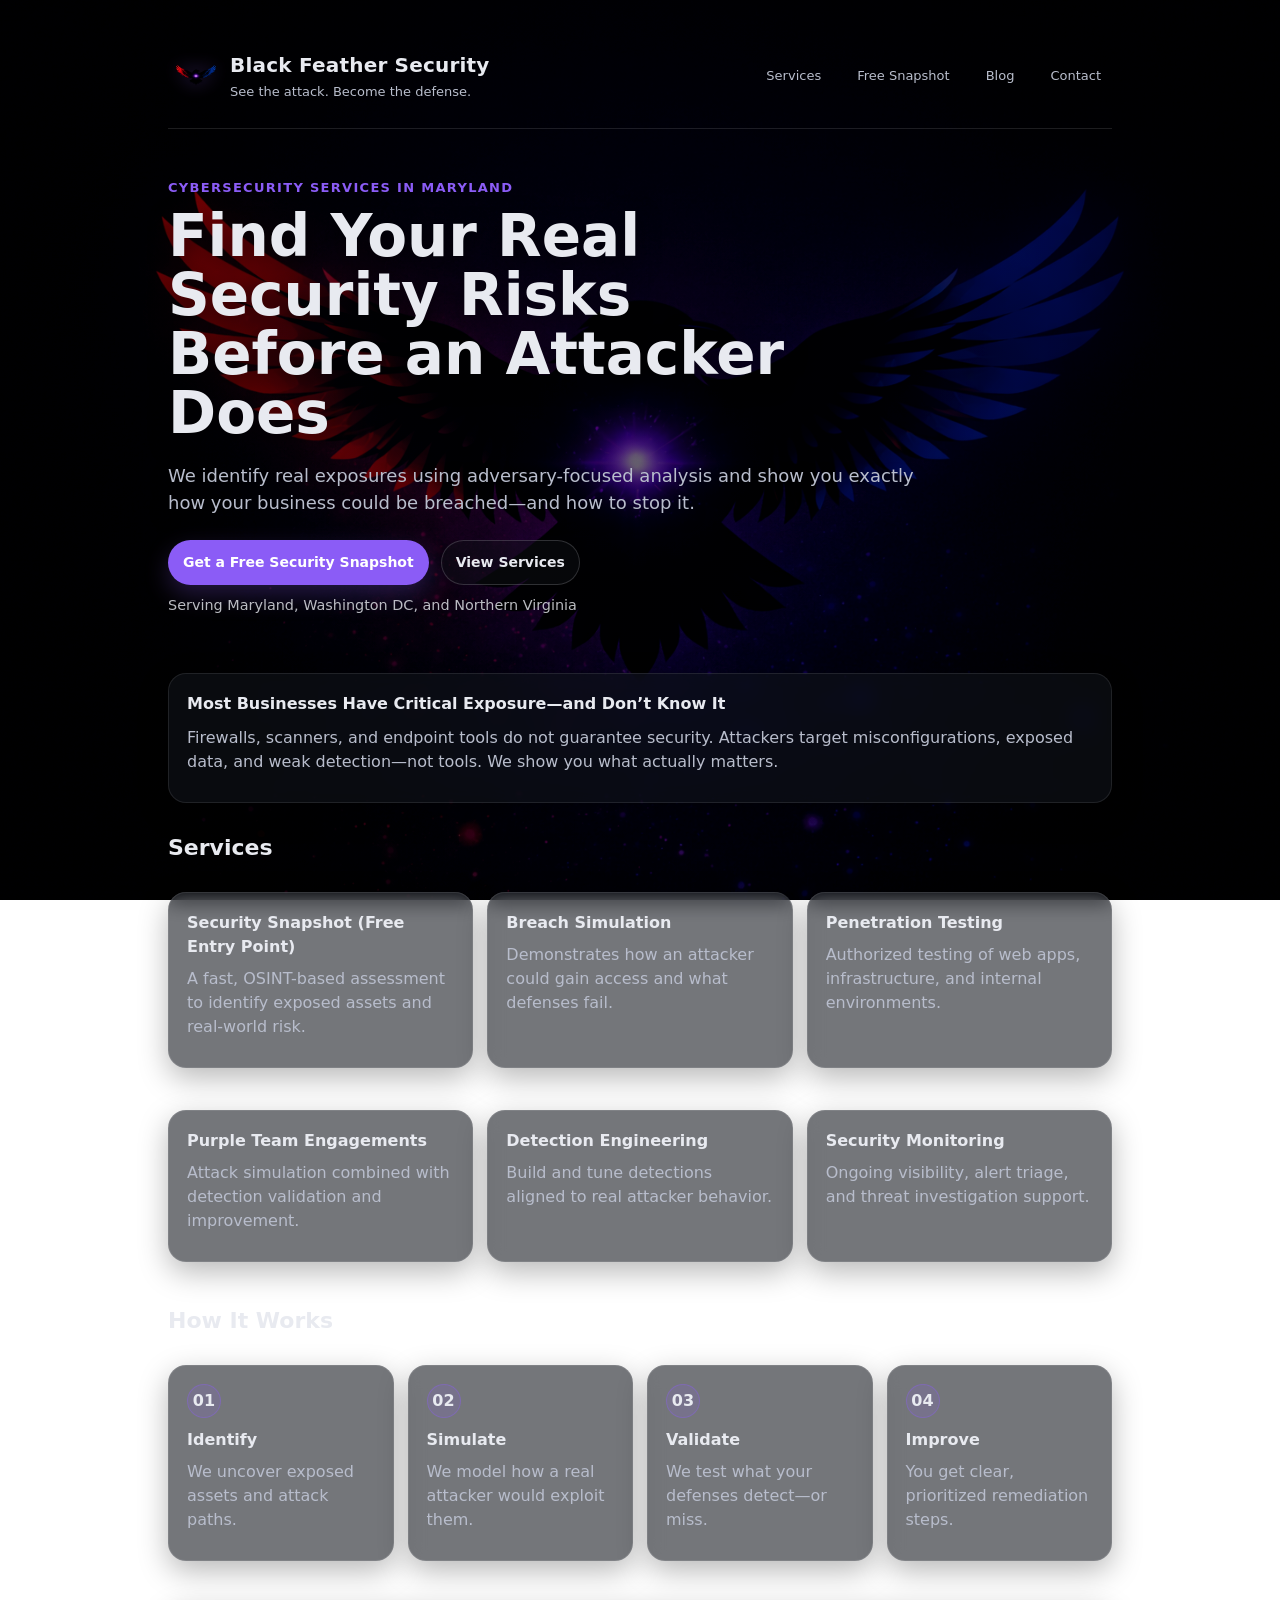
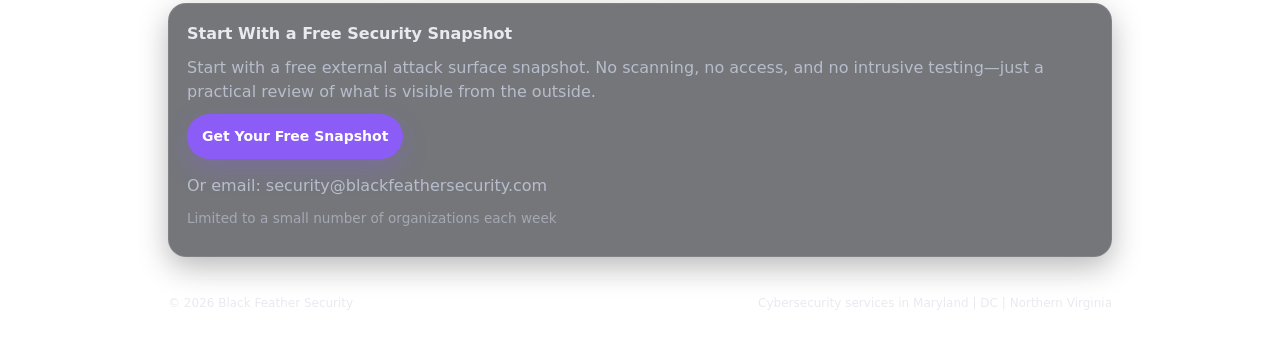
==== commit 26234128: "Update index.html" ====
--- a/index.html
+++ b/index.html
@@ -162,8 +162,8 @@
         <h2>Start With a Free Security Snapshot</h2>
 
         <p>
-          In 30 minutes, we will identify your most likely attack path,
-          exposed assets, and where detection may fail.
+          Start with a free external attack surface snapshot. No scanning, no access,
+          and no intrusive testing—just a practical review of what is visible from the outside.
         </p>
 
         <a class="button primary" href="snapshot.html">
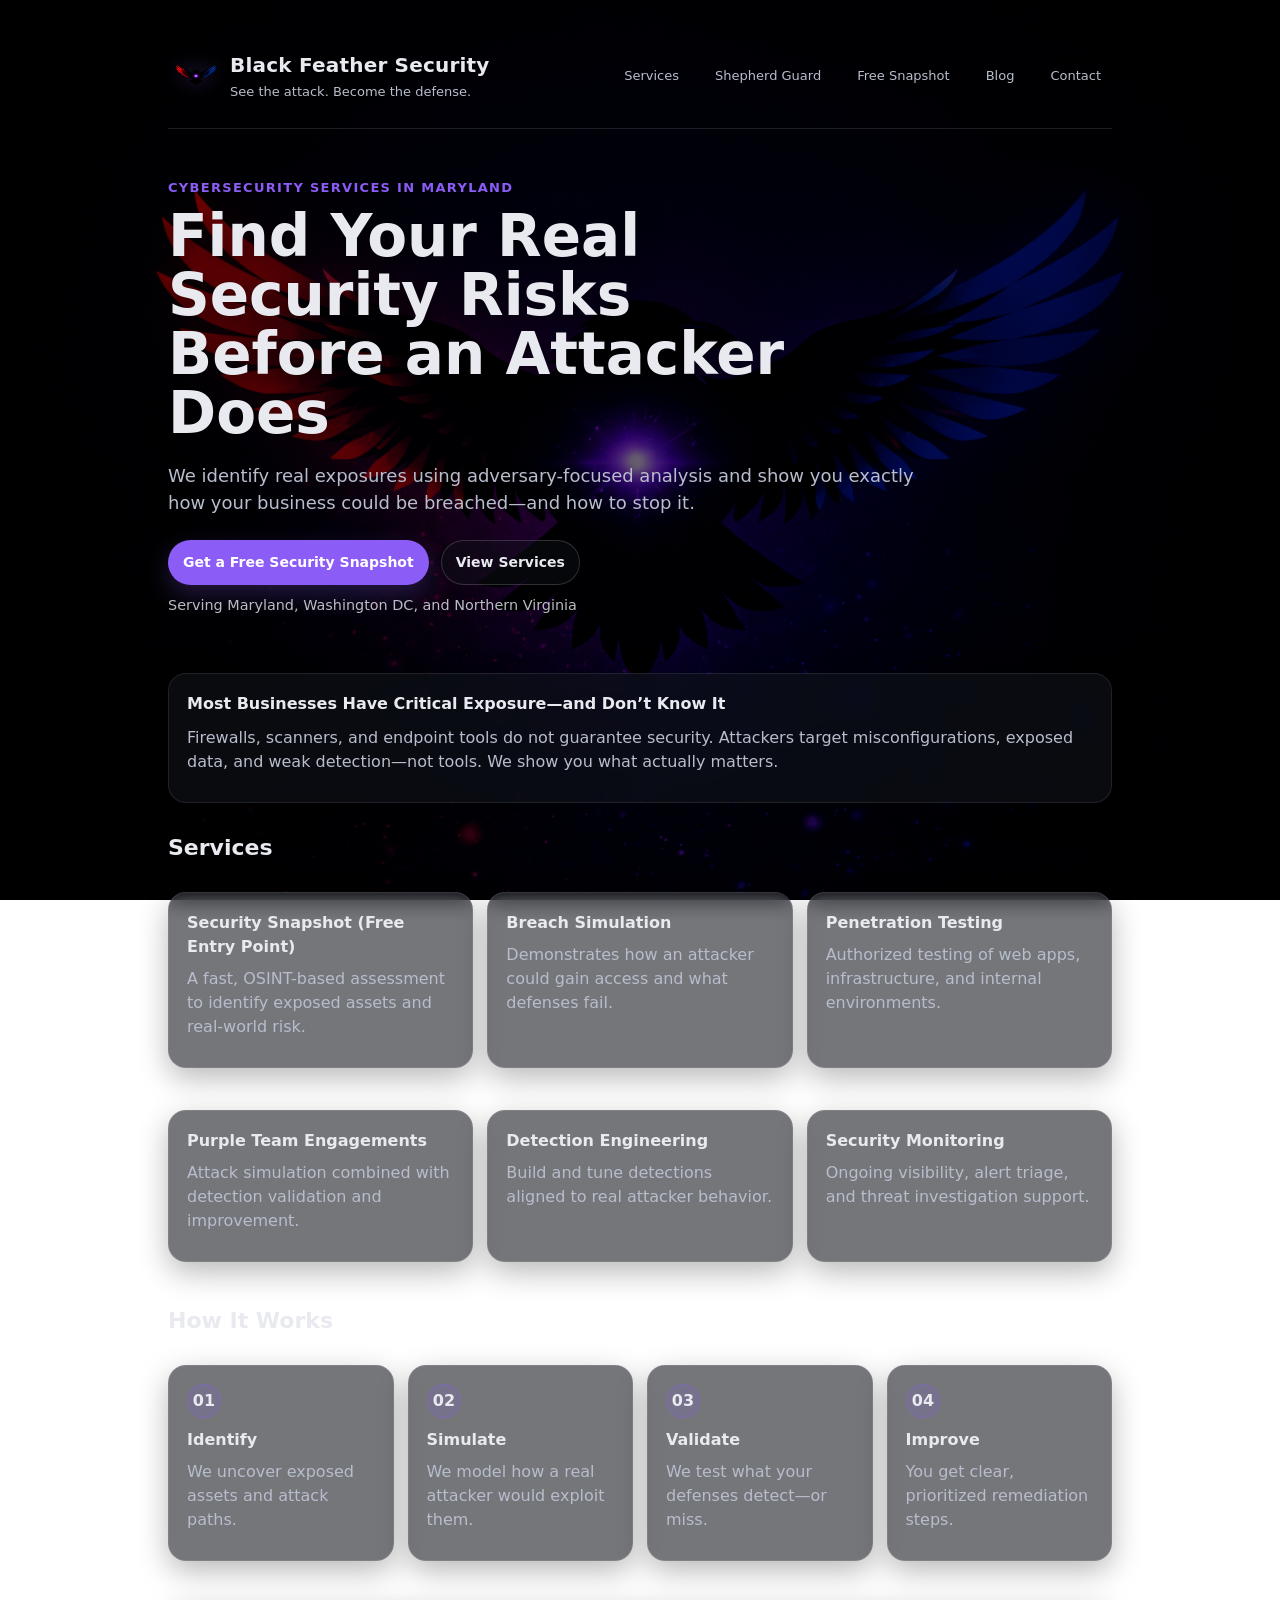
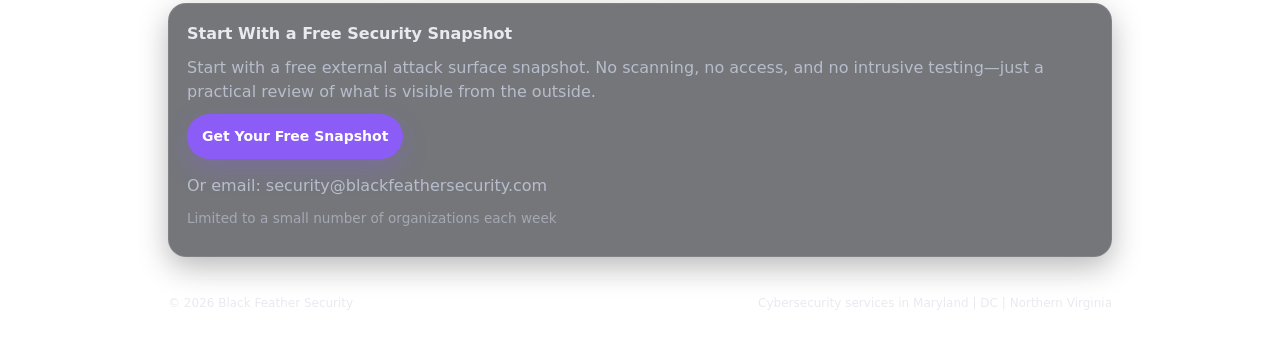
==== commit d5806c1b: "Update index.html" ====
--- a/index.html
+++ b/index.html
@@ -29,6 +29,7 @@
 
       <nav class="nav">
         <a href="#services">Services</a>
+        <a href="shepherd-guard.html">Shepherd Guard</a>
         <a href="snapshot.html">Free Snapshot</a>
         <a href="blog.html">Blog</a>
         <a href="#contact">Contact</a>
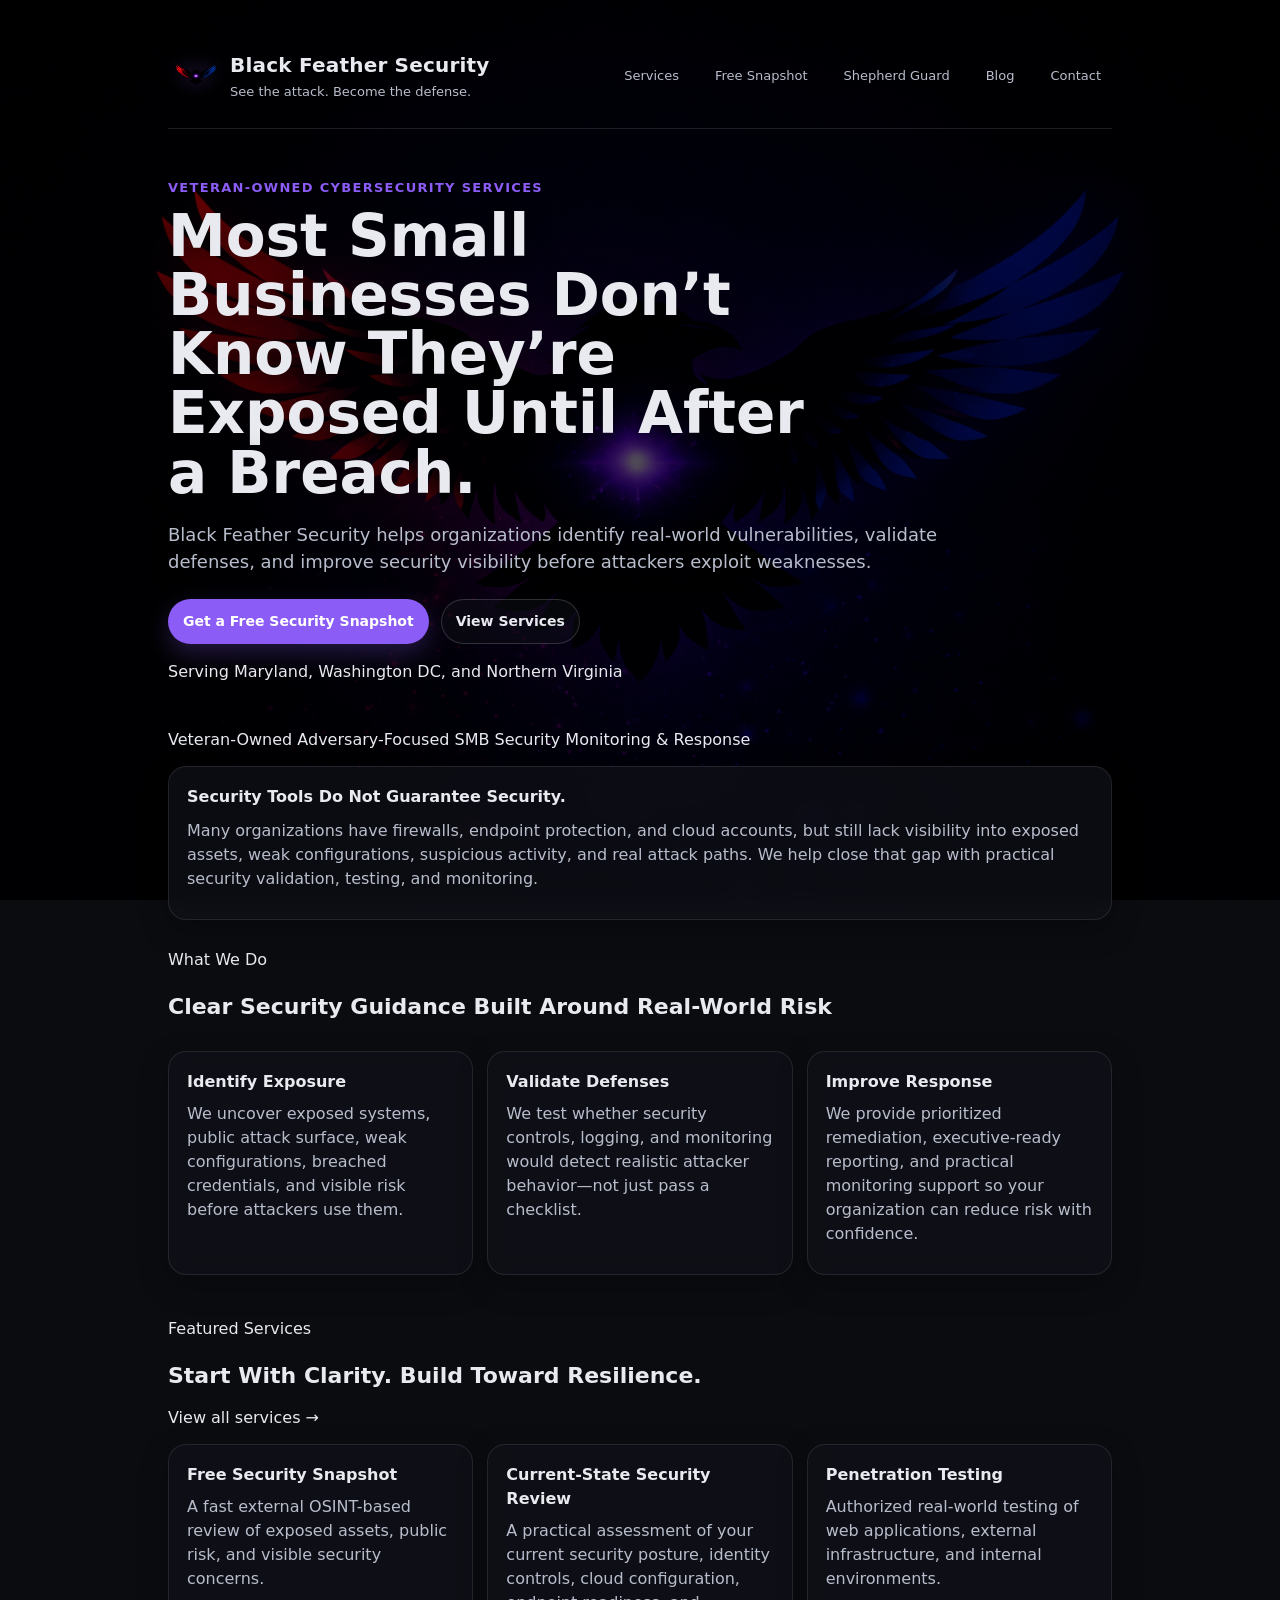
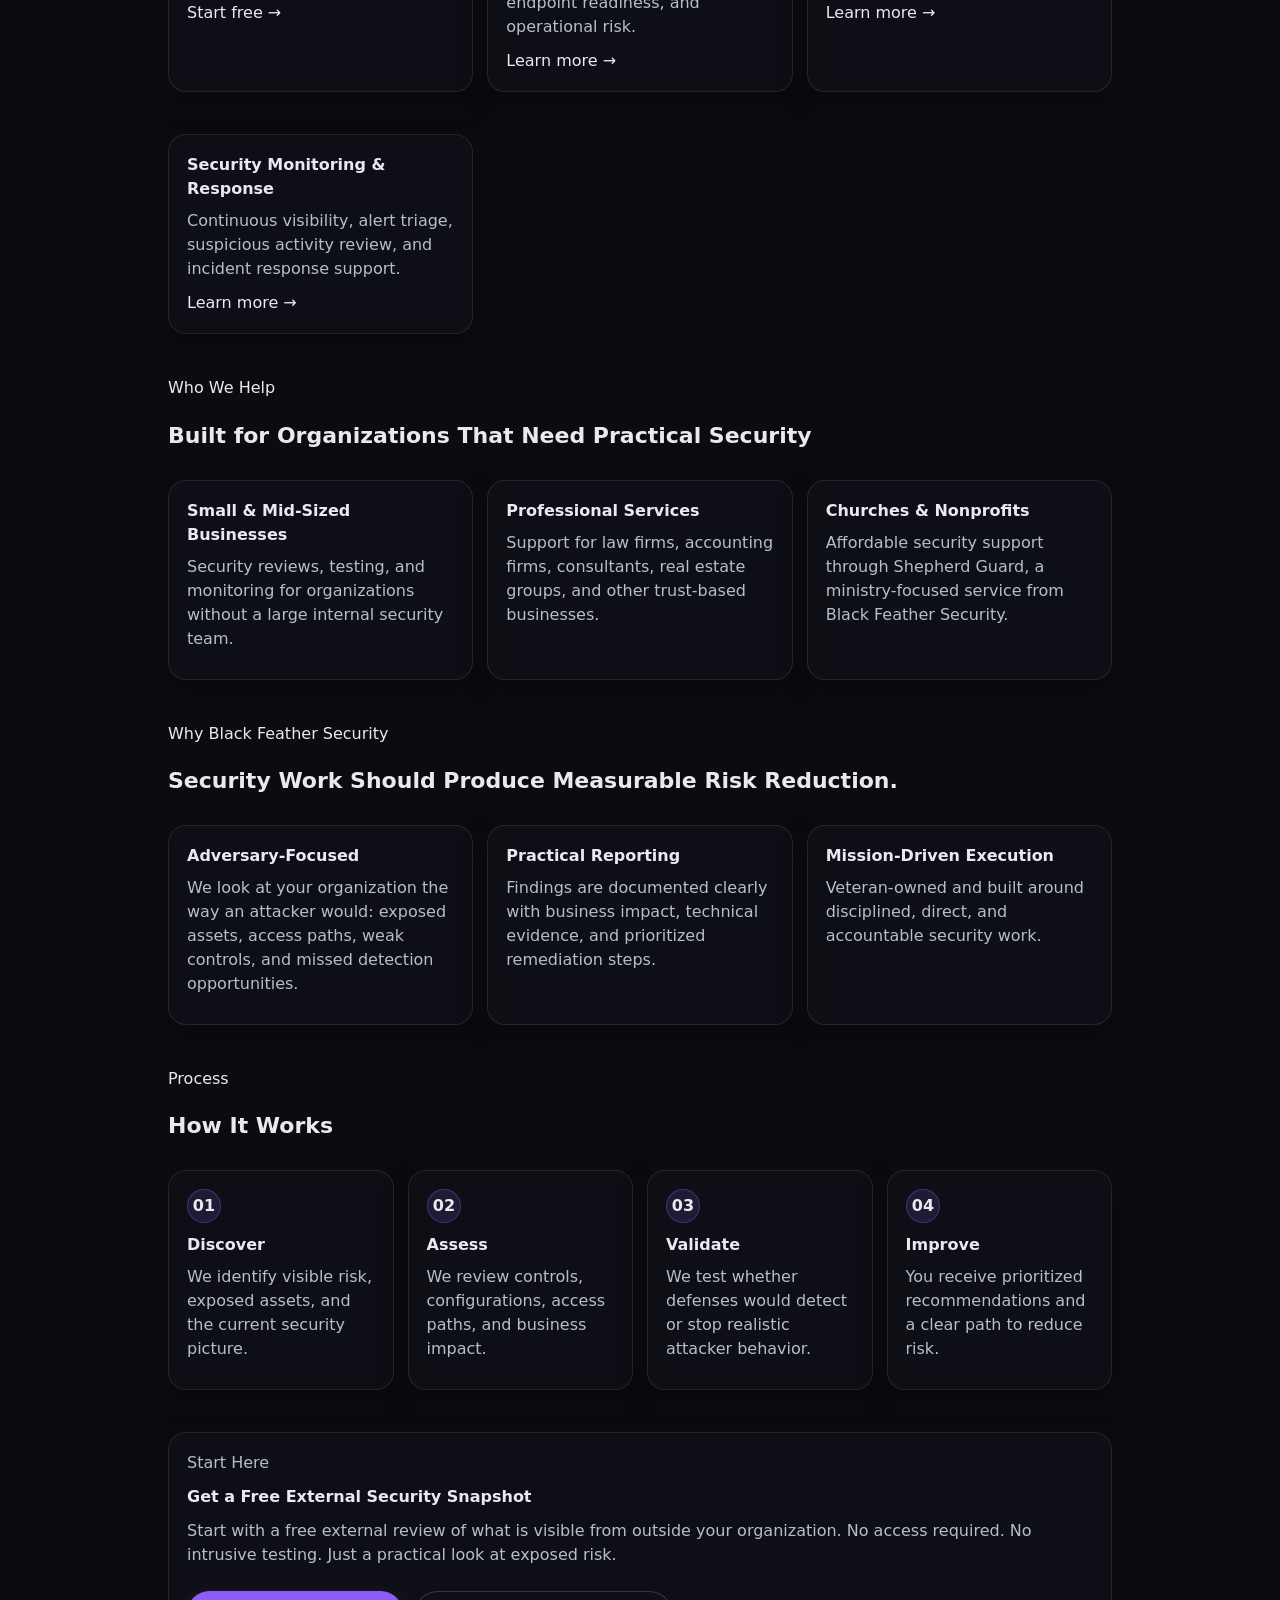
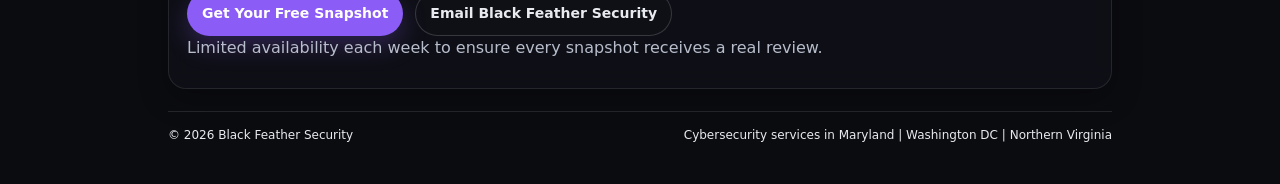
==== commit 21017215: "Update index.html" ====
--- a/index.html
+++ b/index.html
@@ -6,10 +6,10 @@
 
   <meta
     name="description"
-    content="Cybersecurity services in Maryland. Black Feather Security provides security assessments, penetration testing, and purple team operations for small businesses."
+    content="Black Feather Security provides veteran-owned cybersecurity services for small and mid-sized organizations in Maryland, Washington DC, and Northern Virginia. Start with a free external security snapshot."
   />
 
-  <title>Black Feather Security | Cybersecurity Services Maryland</title>
+  <title>Black Feather Security | Cybersecurity Services in Maryland</title>
 
   <link rel="stylesheet" href="assets/styles.css" />
 </head>
@@ -20,166 +20,269 @@
     <!-- HEADER -->
     <header class="header">
       <div class="brand">
-        <img src="assets/images/raven-logo.png" alt="Black Feather Security" class="logo" />
+        <img src="assets/images/raven-logo.png" alt="Black Feather Security logo" class="logo" />
         <div class="brand-text">
           <div class="name">Black Feather Security</div>
           <div class="tag">See the attack. Become the defense.</div>
         </div>
       </div>
 
-      <nav class="nav">
-        <a href="#services">Services</a>
-        <a href="shepherd-guard.html">Shepherd Guard</a>
+      <nav class="nav" aria-label="Main navigation">
+        <a href="services.html">Services</a>
         <a href="snapshot.html">Free Snapshot</a>
+        <a href="pending.html">Shepherd Guard</a>
         <a href="blog.html">Blog</a>
         <a href="#contact">Contact</a>
       </nav>
     </header>
 
-    <!-- HERO -->
     <main>
+
+      <!-- HERO -->
       <section class="hero">
-        <p class="eyebrow">Cybersecurity Services in Maryland</p>
+        <p class="eyebrow">Veteran-Owned Cybersecurity Services</p>
 
         <h1>
-          Find Your Real Security Risks Before an Attacker Does
+          Most Small Businesses Don’t Know They’re Exposed Until After a Breach.
         </h1>
 
         <p class="sub">
-          We identify real exposures using adversary-focused analysis and show you
-          exactly how your business could be breached—and how to stop it.
+          Black Feather Security helps organizations identify real-world vulnerabilities,
+          validate defenses, and improve security visibility before attackers exploit weaknesses.
         </p>
 
         <div class="hero-actions">
           <a class="button primary" href="snapshot.html">
             Get a Free Security Snapshot
           </a>
-          <a class="button secondary" href="#services">
+          <a class="button secondary" href="services.html">
             View Services
           </a>
         </div>
 
-        <p style="margin-top: 10px; font-size: 0.9rem; opacity: 0.8;">
+        <p class="service-area">
           Serving Maryland, Washington DC, and Northern Virginia
         </p>
       </section>
 
-      <!-- TRUST STATEMENT -->
+      <!-- TRUST STRIP -->
+      <section class="trust-strip" aria-label="Trust indicators">
+        <span>Veteran-Owned</span>
+        <span>Adversary-Focused</span>
+        <span>SMB Security</span>
+        <span>Monitoring & Response</span>
+      </section>
+
+      <!-- PROBLEM STATEMENT -->
       <section class="card statement">
-        <h2>Most Businesses Have Critical Exposure—and Don’t Know It</h2>
+        <h2>Security Tools Do Not Guarantee Security.</h2>
         <p>
-          Firewalls, scanners, and endpoint tools do not guarantee security.
-          Attackers target misconfigurations, exposed data, and weak detection—not tools.
-          We show you what actually matters.
-        </p>
-      </section>
-
-      <!-- SERVICES -->
+          Many organizations have firewalls, endpoint protection, and cloud accounts,
+          but still lack visibility into exposed assets, weak configurations, suspicious activity,
+          and real attack paths. We help close that gap with practical security validation,
+          testing, and monitoring.
+        </p>
+      </section>
+
+      <!-- WHAT WE DO -->
+      <section class="section">
+        <p class="eyebrow">What We Do</p>
+        <h2>Clear Security Guidance Built Around Real-World Risk</h2>
+
+        <div class="grid three">
+          <article class="card">
+            <h3>Identify Exposure</h3>
+            <p>
+              We uncover exposed systems, public attack surface, weak configurations,
+              breached credentials, and visible risk before attackers use them.
+            </p>
+          </article>
+
+          <article class="card">
+            <h3>Validate Defenses</h3>
+            <p>
+              We test whether security controls, logging, and monitoring would detect
+              realistic attacker behavior—not just pass a checklist.
+            </p>
+          </article>
+
+          <article class="card">
+            <h3>Improve Response</h3>
+            <p>
+              We provide prioritized remediation, executive-ready reporting, and practical
+              monitoring support so your organization can reduce risk with confidence.
+            </p>
+          </article>
+        </div>
+      </section>
+
+      <!-- FEATURED SERVICES -->
       <section id="services" class="section">
-        <h2>Services</h2>
+        <div class="section-head">
+          <div>
+            <p class="eyebrow">Featured Services</p>
+            <h2>Start With Clarity. Build Toward Resilience.</h2>
+          </div>
+
+          <a class="text-link" href="services.html">View all services →</a>
+        </div>
 
         <div class="grid">
-
-          <article class="card">
-            <h3>Security Snapshot (Free Entry Point)</h3>
-            <p>
-              A fast, OSINT-based assessment to identify exposed assets and real-world risk.
-            </p>
-          </article>
-
-          <article class="card">
-            <h3>Breach Simulation</h3>
-            <p>
-              Demonstrates how an attacker could gain access and what defenses fail.
-            </p>
-          </article>
-
-          <article class="card">
+          <article class="card service-card">
+            <h3>Free Security Snapshot</h3>
+            <p>
+              A fast external OSINT-based review of exposed assets, public risk,
+              and visible security concerns.
+            </p>
+            <a class="text-link" href="snapshot.html">Start free →</a>
+          </article>
+
+          <article class="card service-card">
+            <h3>Current-State Security Review</h3>
+            <p>
+              A practical assessment of your current security posture, identity controls,
+              cloud configuration, endpoint readiness, and operational risk.
+            </p>
+            <a class="text-link" href="services.html#current-review">Learn more →</a>
+          </article>
+
+          <article class="card service-card">
             <h3>Penetration Testing</h3>
             <p>
-              Authorized testing of web apps, infrastructure, and internal environments.
-            </p>
-          </article>
-
-          <article class="card">
-            <h3>Purple Team Engagements</h3>
-            <p>
-              Attack simulation combined with detection validation and improvement.
-            </p>
-          </article>
-
-          <article class="card">
-            <h3>Detection Engineering</h3>
-            <p>
-              Build and tune detections aligned to real attacker behavior.
-            </p>
-          </article>
-
-          <article class="card">
-            <h3>Security Monitoring</h3>
-            <p>
-              Ongoing visibility, alert triage, and threat investigation support.
-            </p>
-          </article>
-
+              Authorized real-world testing of web applications, external infrastructure,
+              and internal environments.
+            </p>
+            <a class="text-link" href="services.html#pentest">Learn more →</a>
+          </article>
+
+          <article class="card service-card">
+            <h3>Security Monitoring & Response</h3>
+            <p>
+              Continuous visibility, alert triage, suspicious activity review,
+              and incident response support.
+            </p>
+            <a class="text-link" href="services.html#monitoring">Learn more →</a>
+          </article>
+        </div>
+      </section>
+
+      <!-- WHO WE HELP -->
+      <section class="section">
+        <p class="eyebrow">Who We Help</p>
+        <h2>Built for Organizations That Need Practical Security</h2>
+
+        <div class="grid three">
+          <article class="card">
+            <h3>Small & Mid-Sized Businesses</h3>
+            <p>
+              Security reviews, testing, and monitoring for organizations without a large
+              internal security team.
+            </p>
+          </article>
+
+          <article class="card">
+            <h3>Professional Services</h3>
+            <p>
+              Support for law firms, accounting firms, consultants, real estate groups,
+              and other trust-based businesses.
+            </p>
+          </article>
+
+          <article class="card">
+            <h3>Churches & Nonprofits</h3>
+            <p>
+              Affordable security support through Shepherd Guard, a ministry-focused
+              service from Black Feather Security.
+            </p>
+          </article>
+        </div>
+      </section>
+
+      <!-- WHY BFS -->
+      <section class="section">
+        <p class="eyebrow">Why Black Feather Security</p>
+        <h2>Security Work Should Produce Measurable Risk Reduction.</h2>
+
+        <div class="grid three">
+          <article class="card">
+            <h3>Adversary-Focused</h3>
+            <p>
+              We look at your organization the way an attacker would: exposed assets,
+              access paths, weak controls, and missed detection opportunities.
+            </p>
+          </article>
+
+          <article class="card">
+            <h3>Practical Reporting</h3>
+            <p>
+              Findings are documented clearly with business impact, technical evidence,
+              and prioritized remediation steps.
+            </p>
+          </article>
+
+          <article class="card">
+            <h3>Mission-Driven Execution</h3>
+            <p>
+              Veteran-owned and built around disciplined, direct, and accountable security work.
+            </p>
+          </article>
         </div>
       </section>
 
       <!-- PROCESS -->
       <section class="section">
+        <p class="eyebrow">Process</p>
         <h2>How It Works</h2>
 
         <div class="steps">
-
           <article class="card step">
             <span>01</span>
-            <h3>Identify</h3>
-            <p>We uncover exposed assets and attack paths.</p>
+            <h3>Discover</h3>
+            <p>We identify visible risk, exposed assets, and the current security picture.</p>
           </article>
 
           <article class="card step">
             <span>02</span>
-            <h3>Simulate</h3>
-            <p>We model how a real attacker would exploit them.</p>
+            <h3>Assess</h3>
+            <p>We review controls, configurations, access paths, and business impact.</p>
           </article>
 
           <article class="card step">
             <span>03</span>
             <h3>Validate</h3>
-            <p>We test what your defenses detect—or miss.</p>
+            <p>We test whether defenses would detect or stop realistic attacker behavior.</p>
           </article>
 
           <article class="card step">
             <span>04</span>
             <h3>Improve</h3>
-            <p>You get clear, prioritized remediation steps.</p>
-          </article>
-
-        </div>
-      </section>
-
-      <!-- CTA BLOCK -->
-      <section class="card contact">
-        <h2>Start With a Free Security Snapshot</h2>
+            <p>You receive prioritized recommendations and a clear path to reduce risk.</p>
+          </article>
+        </div>
+      </section>
+
+      <!-- CTA -->
+      <section id="contact" class="card contact">
+        <p class="eyebrow">Start Here</p>
+
+        <h2>Get a Free External Security Snapshot</h2>
 
         <p>
-          Start with a free external attack surface snapshot. No scanning, no access,
-          and no intrusive testing—just a practical review of what is visible from the outside.
-        </p>
-
-        <a class="button primary" href="snapshot.html">
-          Get Your Free Snapshot
-        </a>
-
-        <p style="margin-top: 15px;">
-          Or email:
-          <a href="mailto:security@blackfeathersecurity.com">
-            security@blackfeathersecurity.com
+          Start with a free external review of what is visible from outside your organization.
+          No access required. No intrusive testing. Just a practical look at exposed risk.
+        </p>
+
+        <div class="hero-actions">
+          <a class="button primary" href="snapshot.html">
+            Get Your Free Snapshot
           </a>
-        </p>
-
-        <p style="margin-top: 10px; font-size: 0.85rem; opacity: 0.7;">
-          Limited to a small number of organizations each week
+          <a class="button secondary" href="mailto:security@blackfeathersecurity.com">
+            Email Black Feather Security
+          </a>
+        </div>
+
+        <p class="fine-print">
+          Limited availability each week to ensure every snapshot receives a real review.
         </p>
       </section>
 
@@ -190,7 +293,7 @@
       <div>© <span id="year"></span> Black Feather Security</div>
 
       <div class="legal">
-        Cybersecurity services in Maryland | DC | Northern Virginia
+        Cybersecurity services in Maryland | Washington DC | Northern Virginia
       </div>
     </footer>
 
--- a/assets/styles.css
+++ b/assets/styles.css
@@ -10,44 +10,68 @@
 }
 
 *{ box-sizing:border-box; }
-html,body{ height:100%; }
-
-body {
+
+html{
+  min-height: 100%;
+  background: var(--bg);
+}
+
+body{
+  min-height: 100%;
   margin: 0;
   font-family: ui-sans-serif, system-ui, -apple-system, Segoe UI, Roboto, Helvetica, Arial;
   color: var(--text);
-
-  background:
-    linear-gradient(
-      rgba(8, 8, 12, 0.62),
-      rgba(8, 8, 12, 0.62)
-    ),
-    url("images/raven-bg.png");
-
-  background-size: cover;
-  background-position: center top;
-  background-repeat: no-repeat;
-  background-attachment: fixed;
-
   line-height: 1.5;
-}
-
+  background: transparent;
+  position: relative;
+  overflow-x: hidden;
+}
+
+/* Stable mobile-safe background */
 body::before{
   content:"";
   position: fixed;
   inset: 0;
+  z-index: -2;
   pointer-events: none;
+
+  background:
+    linear-gradient(
+      rgba(8, 8, 12, 0.62),
+      rgba(8, 8, 12, 0.78)
+    ),
+    url("images/raven-bg.png");
+
+  background-size: cover;
+  background-position: center top;
+  background-repeat: no-repeat;
+}
+
+/* Visual enhancement layer */
+body::after{
+  content:"";
+  position: fixed;
+  inset: 0;
   z-index: -1;
+  pointer-events: none;
   backdrop-filter: saturate(1.25) contrast(1.08) brightness(1.05);
 }
 
-a{ color: inherit; text-decoration: none; }
-a:hover{ text-decoration: underline; text-decoration-color: rgba(139,92,246,0.7); }
+a{
+  color: inherit;
+  text-decoration: none;
+}
+
+a:hover{
+  text-decoration: underline;
+  text-decoration-color: rgba(139,92,246,0.7);
+}
 
 .wrap{
   max-width: var(--max);
   margin: 0 auto;
   padding: 28px 18px 40px;
+  background: transparent;
 }
 
 /* HEADER */
@@ -191,7 +215,7 @@
 /* CARDS */
 
 .card{
-  background: rgba(17, 19, 26, 0.58);
+  background: rgba(17, 19, 26, 0.68);
   border: 1px solid rgba(232,234,240,0.10);
   border-radius: 18px;
   padding: 18px;
@@ -227,6 +251,7 @@
 
 .section{
   margin: 28px 0;
+  background: transparent;
 }
 
 .section h2{
@@ -325,6 +350,7 @@
   display:flex;
   justify-content:space-between;
   flex-wrap: wrap;
+  gap: 10px;
   font-size: 12px;
 }
 
@@ -356,6 +382,14 @@
 }
 
 @media (max-width: 640px){
+  .wrap{
+    padding: 22px 16px 34px;
+  }
+
+  .hero{
+    padding: 30px 0 24px;
+  }
+
   .hero h1{
     max-width: 100%;
     font-size: 36px;
@@ -368,8 +402,28 @@
   .hero-actions{
     flex-direction: column;
   }
+
+  .button{
+    width: 100%;
+    text-align: center;
+    padding: 13px 16px;
+  }
+
+  .card{
+    background: rgba(17, 19, 26, 0.76);
+  }
 }
 
 @media (max-width: 800px){
-  body { background-attachment: scroll; }
-}
+  .wrap,
+  main,
+  section,
+  .section{
+    background: transparent !important;
+  }
+
+  body::before{
+    background-position: center top;
+    background-size: cover;
+  }
+}
